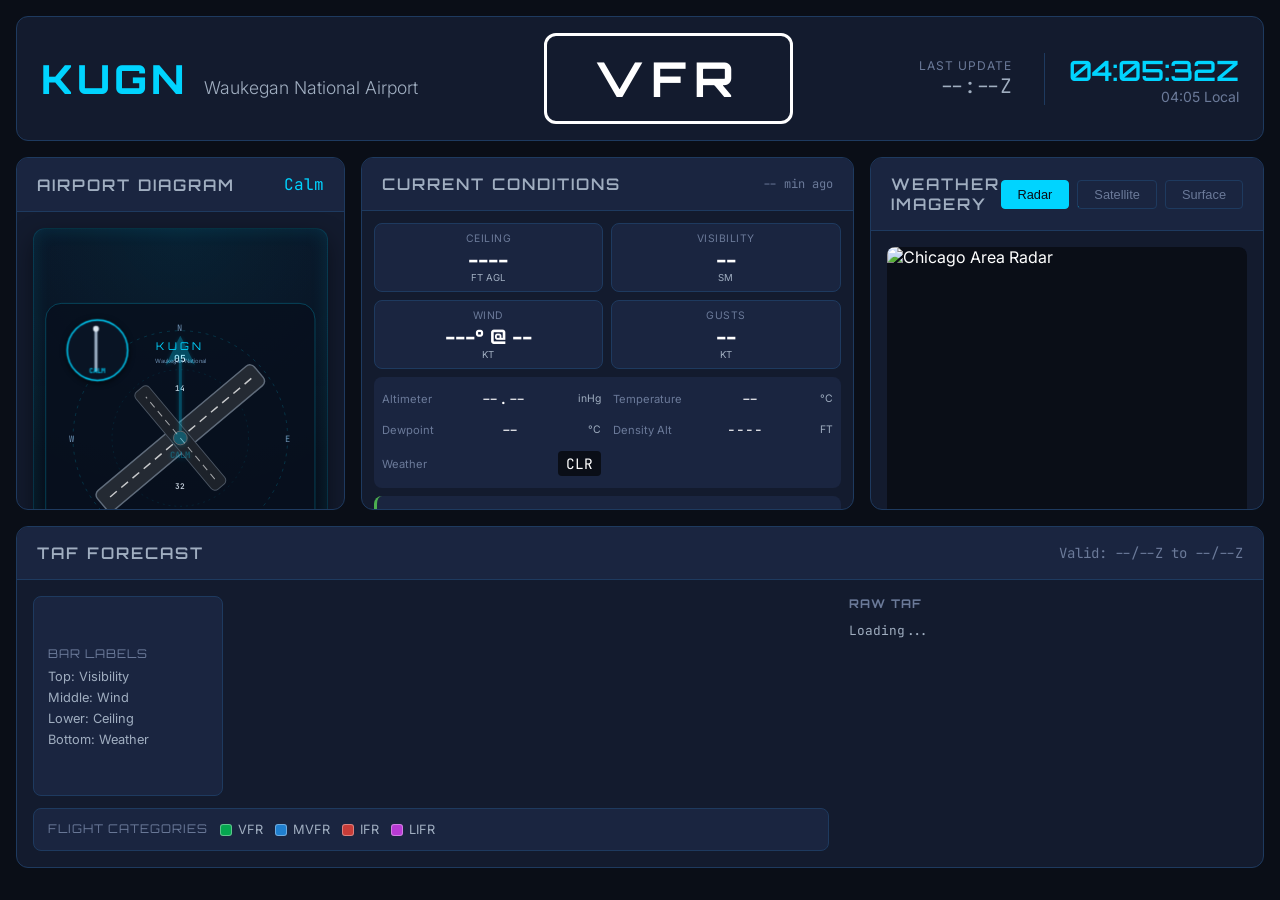
==== index.html @ cdb5eb5e "Move TAF labels beside timeline" ====
<!DOCTYPE html>
<html lang="en">
<head>
    <meta charset="UTF-8">
    <meta name="viewport" content="width=device-width, initial-scale=1.0">
    <title>KUGN Aviation Weather Dashboard</title>

    <!-- Fonts -->
    <link rel="preconnect" href="https://fonts.googleapis.com">
    <link rel="preconnect" href="https://fonts.gstatic.com" crossorigin>
    <link href="https://fonts.googleapis.com/css2?family=JetBrains+Mono:wght@400;500;600;700&family=Orbitron:wght@400;500;600;700;800&family=Inter:wght@300;400;500;600&display=swap" rel="stylesheet">

    <!-- Styles -->
    <link rel="stylesheet" href="css/colors.css">
    <link rel="stylesheet" href="css/main.css">
    <link rel="stylesheet" href="css/components.css">
    <link rel="stylesheet" href="css/animations.css">

    <!-- Chart.js -->
    <script src="https://cdn.jsdelivr.net/npm/chart.js@4.4.1/dist/chart.umd.min.js"></script>

    <!-- PDF.js -->
    <script src="https://cdnjs.cloudflare.com/ajax/libs/pdf.js/3.11.174/pdf.min.js"></script>
    <script>
        // Configure PDF.js worker
        pdfjsLib.GlobalWorkerOptions.workerSrc = 'https://cdnjs.cloudflare.com/ajax/libs/pdf.js/3.11.174/pdf.worker.min.js';
    </script>

    <!-- Leaflet -->
    <link rel="stylesheet" href="https://unpkg.com/leaflet@1.9.4/dist/leaflet.css" integrity="sha256-p4NxAoJBhIIN+hmNHrzRCf9tD/miZyoHS5obTRR9BMY=" crossorigin="">
    <script src="https://unpkg.com/leaflet@1.9.4/dist/leaflet.js" integrity="sha256-20nQCchB9co0qIjJZRGuk2/Z9VM+kNiyxNV1lvTlZBo=" crossorigin=""></script>
</head>
<body>
    <div class="dashboard">
        <!-- Header -->
        <header class="header">
            <div class="header-left">
                <h1 class="airport-id">KUGN</h1>
                <span class="airport-name">Waukegan National Airport</span>
            </div>
            <div class="header-center">
                <div class="flight-category" id="flightCategory">
                    <span class="category-label">VFR</span>
                </div>
            </div>
            <div class="header-right">
                <div class="update-info">
                    <span class="update-label">Last Update</span>
                    <span class="update-time" id="updateTime">--:--Z</span>
                </div>
                <div class="clock">
                    <span class="clock-zulu" id="clockZulu">00:00:00Z</span>
                    <span class="clock-local" id="clockLocal">00:00 Local</span>
                </div>
            </div>
        </header>

        <!-- Main Content Grid -->
        <main class="main-grid">
            <!-- Left Panel: Airport Diagram -->
            <section class="panel panel-airport">
                <div class="panel-header">
                    <h2>Airport Diagram</h2>
                    <span class="wind-summary" id="windSummary">---° @ -- KT</span>
                </div>
                <div class="panel-content">
                    <div class="airport-diagram" id="airportDiagram">
                        <div class="diagram-stage" aria-label="Airport runway layout">
                            <svg class="airport-visual" id="windsockOverlay" viewBox="0 0 600 600" role="img" aria-label="Runway layout with wind indicator">
                            <defs>
                                <filter id="glow">
                                    <feGaussianBlur stdDeviation="3" result="coloredBlur"/>
                                    <feMerge>
                                        <feMergeNode in="coloredBlur"/>
                                        <feMergeNode in="SourceGraphic"/>
                                    </feMerge>
                                </filter>
                                <marker id="arrowhead" markerWidth="10" markerHeight="10" refX="5" refY="5" orient="auto">
                                    <path d="M0,0 L10,5 L0,10 L3,5 Z" fill="#00D4FF"/>
                                </marker>
                            </defs>

                            <rect x="24" y="24" width="552" height="552" rx="32" fill="rgba(8, 16, 30, 0.85)" stroke="rgba(0, 212, 255, 0.25)" stroke-width="2"/>

                            <circle cx="300" cy="300" r="220" fill="none" stroke="rgba(0, 212, 255, 0.18)" stroke-width="2" stroke-dasharray="6 10"/>
                            <circle cx="300" cy="300" r="140" fill="none" stroke="rgba(0, 212, 255, 0.12)" stroke-width="1.5" stroke-dasharray="4 8"/>

                            <text x="300" y="80" text-anchor="middle" fill="#6b8cae" font-family="JetBrains Mono, monospace" font-size="18" letter-spacing="3">N</text>
                            <text x="300" y="532" text-anchor="middle" fill="#6b8cae" font-family="JetBrains Mono, monospace" font-size="18" letter-spacing="3">S</text>
                            <text x="78" y="308" text-anchor="middle" fill="#6b8cae" font-family="JetBrains Mono, monospace" font-size="18" letter-spacing="3">W</text>
                            <text x="522" y="308" text-anchor="middle" fill="#6b8cae" font-family="JetBrains Mono, monospace" font-size="18" letter-spacing="3">E</text>

                            <g class="runway-shape" transform="translate(300 300) rotate(50)">
                                <rect x="-26" y="-210" width="52" height="420" rx="12" fill="#242a33" stroke="#5f6b7a" stroke-width="3"/>
                                <line x1="0" y1="-190" x2="0" y2="190" stroke="rgba(255,255,255,0.75)" stroke-width="3" stroke-dasharray="18 12"/>
                                <text x="0" y="-155" text-anchor="middle" fill="#e6eef7" font-family="JetBrains Mono, monospace" font-size="20" font-weight="600" transform="rotate(-50)">05</text>
                                <text x="0" y="165" text-anchor="middle" fill="#e6eef7" font-family="JetBrains Mono, monospace" font-size="20" font-weight="600" transform="rotate(-50)">23</text>
                            </g>

                            <g class="runway-shape secondary" transform="translate(300 300) rotate(140)">
                                <rect x="-18" y="-130" width="36" height="260" rx="10" fill="#1d222a" stroke="#4c5664" stroke-width="2"/>
                                <line x1="0" y1="-110" x2="0" y2="110" stroke="rgba(255,255,255,0.6)" stroke-width="2" stroke-dasharray="14 10"/>
                                <text x="0" y="-96" text-anchor="middle" fill="#c4ceda" font-family="JetBrains Mono, monospace" font-size="16" font-weight="600" transform="rotate(-140)">14</text>
                                <text x="0" y="104" text-anchor="middle" fill="#c4ceda" font-family="JetBrains Mono, monospace" font-size="16" font-weight="600" transform="rotate(-140)">32</text>
                            </g>

                            <text x="300" y="120" text-anchor="middle" fill="#00D4FF" font-family="Orbitron, monospace" font-size="22" letter-spacing="6">KUGN</text>
                            <text x="300" y="146" text-anchor="middle" fill="#6b8cae" font-family="Inter, sans-serif" font-size="12">Waukegan National</text>

                            <g id="windDirectionArrow" class="wind-direction-arrow" data-center-x="300" data-center-y="300">
                                <line x1="300" y1="300" x2="300" y2="120" stroke="#00D4FF" stroke-width="6" marker-end="url(#arrowhead)"/>
                                <circle cx="300" cy="300" r="14" fill="#00D4FF" stroke="#FFF" stroke-width="2"/>
                                <text x="300" y="340" text-anchor="middle" fill="#00D4FF" font-family="JetBrains Mono, monospace" font-size="18" font-weight="bold" id="windDirText">---°</text>
                            </g>

                            <g class="wind-sock-group" id="windSockGroup" data-offset-x="130" data-offset-y="120">
                                <g class="wind-sock-container">
                                    <circle cx="0" cy="0" r="62" fill="rgba(10, 22, 40, 0.92)" stroke="#00D4FF" stroke-width="3"/>

                                    <g class="wind-sock-pole">
                                        <rect x="-6" y="-44" width="6" height="88" rx="3" fill="#9fb3c8"/>
                                        <circle cx="-3" cy="-44" r="6" fill="#dfe9f3"/>
                                    </g>

                                    <g id="windSock">
                                        <polygon class="sock-shell" points="0,-16 56,-6 58,0 56,6 0,16" fill="#FF6B3D" stroke="#FF2D2D" stroke-width="2"/>
                                        <polygon class="sock-core" points="0,-12 46,-5 48,0 46,5 0,12" fill="#FF8A65"/>
                                        <line x1="0" y1="0" x2="52" y2="0" stroke="#FFF" stroke-width="2"/>
                                        <rect class="sock-stripe" x="10" y="-12" width="6" height="24" rx="3" fill="rgba(255,255,255,0.85)"/>
                                        <rect class="sock-stripe" x="24" y="-11" width="6" height="22" rx="3" fill="rgba(255,255,255,0.85)"/>
                                        <rect class="sock-stripe" x="38" y="-10" width="6" height="20" rx="3" fill="rgba(255,255,255,0.85)"/>
                                    </g>

                                    <text id="windSpeedText" x="0" y="46" text-anchor="middle" fill="#00D4FF" font-family="JetBrains Mono, monospace" font-size="14" font-weight="bold">--</text>
                                </g>
                            </g>
                            </svg>
                        </div>
                    </div>

                    <!-- Crosswind Analysis -->
                    <div class="crosswind-analysis">
                        <h3>Crosswind Analysis</h3>
                        <div class="crosswind-table">
                            <div class="crosswind-row" id="crosswind-05-23">
                                <span class="runway-label">RWY 05/23</span>
                                <div class="crosswind-bar">
                                    <div class="crosswind-fill" id="xwind-bar-05"></div>
                                </div>
                                <span class="crosswind-value" id="xwind-05">-- KT</span>
                                <span class="crosswind-status" id="xwind-status-05">--</span>
                            </div>
                            <div class="crosswind-row" id="crosswind-14-32">
                                <span class="runway-label">RWY 14/32</span>
                                <div class="crosswind-bar">
                                    <div class="crosswind-fill" id="xwind-bar-14"></div>
                                </div>
                                <span class="crosswind-value" id="xwind-14">-- KT</span>
                                <span class="crosswind-status" id="xwind-status-14">--</span>
                            </div>
                        </div>
                        <div class="recommended-runway" id="recommendedRunway">
                            <span class="label">Recommended:</span>
                            <span class="value">--</span>
                        </div>
                    </div>
                </div>
            </section>

            <!-- Center Panel: Current Conditions -->
            <section class="panel panel-conditions">
                <div class="panel-header">
                    <h2>Current Conditions</h2>
                    <span class="metar-age" id="metarAge">-- min ago</span>
                </div>
                <div class="panel-content">
                    <!-- Primary Weather Data -->
                    <div class="conditions-primary">
                        <div class="condition-item condition-ceiling">
                            <span class="condition-label">Ceiling</span>
                            <span class="condition-value" id="ceiling">----</span>
                            <span class="condition-unit">FT AGL</span>
                        </div>
                        <div class="condition-item condition-visibility">
                            <span class="condition-label">Visibility</span>
                            <span class="condition-value" id="visibility">--</span>
                            <span class="condition-unit">SM</span>
                        </div>
                        <div class="condition-item condition-wind">
                            <span class="condition-label">Wind</span>
                            <span class="condition-value" id="wind">---° @ --</span>
                            <span class="condition-unit">KT</span>
                        </div>
                        <div class="condition-item condition-gusts" id="gustsContainer">
                            <span class="condition-label">Gusts</span>
                            <span class="condition-value" id="gusts">--</span>
                            <span class="condition-unit">KT</span>
                        </div>
                    </div>

                    <!-- Secondary Weather Data -->
                    <div class="conditions-secondary">
                        <div class="condition-row">
                            <span class="label">Altimeter</span>
                            <span class="value" id="altimeter">--.--</span>
                            <span class="unit">inHg</span>
                        </div>
                        <div class="condition-row">
                            <span class="label">Temperature</span>
                            <span class="value" id="temperature">--</span>
                            <span class="unit">°C</span>
                        </div>
                        <div class="condition-row">
                            <span class="label">Dewpoint</span>
                            <span class="value" id="dewpoint">--</span>
                            <span class="unit">°C</span>
                        </div>
                        <div class="condition-row">
                            <span class="label">Density Alt</span>
                            <span class="value" id="densityAlt">----</span>
                            <span class="unit">FT</span>
                        </div>
                        <div class="condition-row">
                            <span class="label">Weather</span>
                            <span class="value weather-phenomena" id="weather">CLR</span>
                        </div>
                    </div>

                    <!-- VFR Minimums Check -->
                    <div class="vfr-check" id="vfrCheck">
                        <div class="vfr-status">
                            <span class="vfr-icon">✓</span>
                            <span class="vfr-text">VFR Minimums Met</span>
                        </div>
                        <div class="vfr-details">
                            Class D: 1000 ft ceiling, 3 SM visibility
                        </div>
                    </div>

                    <!-- Raw METAR -->
                    <div class="raw-metar">
                        <h3>Raw METAR</h3>
                        <code id="rawMetar">Loading...</code>
                    </div>
                </div>
            </section>

            <!-- Right Panel: Weather Maps -->
            <section class="panel panel-maps">
                <div class="panel-header">
                    <h2>Weather Imagery</h2>
                    <div class="map-tabs">
                        <button class="map-tab active" data-map="radar">Radar</button>
                        <button class="map-tab" data-map="satellite">Satellite</button>
                        <button class="map-tab" data-map="surface">Surface</button>
                    </div>
                </div>
                <div class="panel-content">
                    <div class="map-container">
                        <div class="map-frame" id="radarMap">
                            <img src="https://radar.weather.gov/ridge/standard/KLOT_loop.gif" alt="Chicago Area Radar" id="radarImg">
                            <div class="map-label">Chicago Area Radar (KLOT)</div>
                        </div>
                        <div class="map-frame hidden" id="satelliteMap">
                            <img src="https://cdn.star.nesdis.noaa.gov/GOES16/ABI/SECTOR/umv/GEOCOLOR/600x600.jpg" alt="GOES-16 Satellite" id="satelliteImg">
                            <div class="map-label">GOES-16 Upper Midwest</div>
                        </div>
                        <div class="map-frame hidden" id="surfaceMap">
                            <img src="https://www.wpc.ncep.noaa.gov/sfc/namussfcwbg.gif" alt="Surface Analysis" id="surfaceImg">
                            <div class="map-label">WPC Surface Analysis</div>
                        </div>
                    </div>

                    <!-- SIGMET/AIRMET Status -->
                    <div class="hazard-status">
                        <h3>Hazardous Weather</h3>
                        <div class="hazard-indicators" id="hazardIndicators">
                            <div class="hazard-item" id="sigmetStatus">
                                <span class="hazard-icon">⚠</span>
                                <span class="hazard-label">SIGMET</span>
                                <span class="hazard-value none">None</span>
                            </div>
                            <div class="hazard-item" id="airmetStatus">
                                <span class="hazard-icon">△</span>
                                <span class="hazard-label">AIRMET</span>
                                <span class="hazard-value none">None</span>
                            </div>
                            <div class="hazard-item" id="tfrStatus">
                                <span class="hazard-icon">⊘</span>
                                <span class="hazard-label">TFR</span>
                                <span class="hazard-value none">None</span>
                            </div>
                        </div>
                    </div>
                </div>
            </section>
        </main>

        <!-- TAF Timeline -->
        <section class="panel panel-taf">
            <div class="panel-header">
                <h2>TAF Forecast</h2>
                <span class="taf-validity" id="tafValidity">Valid: --/--Z to --/--Z</span>
            </div>
            <div class="panel-content">
                <div class="taf-visualization">
                    <div class="taf-timeline-row">
                        <div class="taf-legend taf-legend-side" aria-label="TAF timeline bar labels">
                            <span class="taf-legend-title">Bar Labels</span>
                            <span class="taf-legend-item">Top: Visibility</span>
                            <span class="taf-legend-item">Middle: Wind</span>
                            <span class="taf-legend-item">Lower: Ceiling</span>
                            <span class="taf-legend-item">Bottom: Weather</span>
                        </div>
                        <div class="taf-timeline-container">
                            <canvas id="tafTimeline"></canvas>
                        </div>
                    </div>
                    <div class="taf-legend taf-legend-bottom" aria-label="TAF flight category legend">
                        <span class="taf-legend-title">Flight Categories</span>
                        <span class="taf-legend-item"><span class="taf-legend-swatch vfr"></span>VFR</span>
                        <span class="taf-legend-item"><span class="taf-legend-swatch mvfr"></span>MVFR</span>
                        <span class="taf-legend-item"><span class="taf-legend-swatch ifr"></span>IFR</span>
                        <span class="taf-legend-item"><span class="taf-legend-swatch lifr"></span>LIFR</span>
                    </div>
                </div>
                <div class="taf-details" id="tafDetails">
                    <div class="taf-raw">
                        <h3>Raw TAF</h3>
                        <code id="rawTaf">Loading...</code>
                    </div>
                </div>
            </div>
        </section>

    </div>

    <!-- Scripts -->
    <script src="js/utils.js"></script>
    <script src="js/metar-parser.js"></script>
    <script src="js/taf-parser.js"></script>
    <script src="js/crosswind.js"></script>
    <script src="js/airport-diagram.js"></script>
    <script src="js/timeline.js"></script>
    <script src="js/api.js"></script>
    <script src="js/app.js"></script>
</body>
</html>
---- css/colors.css ----
/* Aviation Weather Dashboard - Color System */

:root {
    /* Flight Category Colors (FAA Standard) */
    --vfr: #00C853;
    --vfr-bg: rgba(0, 200, 83, 0.15);
    --mvfr: #2196F3;
    --mvfr-bg: rgba(33, 150, 243, 0.15);
    --ifr: #F44336;
    --ifr-bg: rgba(244, 67, 54, 0.15);
    --lifr: #E040FB;
    --lifr-bg: rgba(224, 64, 251, 0.15);

    /* UI Colors - Dark Aviation Theme */
    --bg-primary: #0A0E17;
    --bg-secondary: #131B2E;
    --bg-tertiary: #1A2540;
    --border-primary: #1E3A5F;
    --border-secondary: #2A4A7F;

    /* Text Colors */
    --text-primary: #FFFFFF;
    --text-secondary: #A0AEC0;
    --text-muted: #6B7A99;

    /* Accent Colors */
    --accent-cyan: #00D4FF;
    --accent-blue: #3B82F6;
    --accent-purple: #8B5CF6;

    /* Status Colors */
    --success: #4CAF50;
    --warning: #FFC107;
    --danger: #FF5252;
    --info: #29B6F6;

    /* Wind Sock Colors */
    --windsock-orange: #FF5722;
    --windsock-white: #FFFFFF;

    /* Chart Colors */
    --chart-grid: rgba(30, 58, 95, 0.3);
    --chart-line: rgba(0, 212, 255, 0.5);

    /* Shadows */
    --shadow-sm: 0 2px 4px rgba(0, 0, 0, 0.3);
    --shadow-md: 0 4px 8px rgba(0, 0, 0, 0.4);
    --shadow-lg: 0 8px 16px rgba(0, 0, 0, 0.5);
    --shadow-glow: 0 0 20px rgba(0, 212, 255, 0.3);

    /* Border Radius */
    --radius-sm: 4px;
    --radius-md: 8px;
    --radius-lg: 12px;
    --radius-xl: 16px;

    /* Transitions */
    --transition-fast: 150ms ease;
    --transition-normal: 250ms ease;
    --transition-slow: 400ms ease;
}

/* Flight Category Classes */
.category-vfr {
    background-color: var(--vfr-bg);
    border-color: var(--vfr);
    color: var(--vfr);
}

.category-mvfr {
    background-color: var(--mvfr-bg);
    border-color: var(--mvfr);
    color: var(--mvfr);
}

.category-ifr {
    background-color: var(--ifr-bg);
    border-color: var(--ifr);
    color: var(--ifr);
}

.category-lifr {
    background-color: var(--lifr-bg);
    border-color: var(--lifr);
    color: var(--lifr);
}

/* Text glow effects for flight categories */
.glow-vfr {
    text-shadow: 0 0 10px var(--vfr), 0 0 20px var(--vfr), 0 0 30px var(--vfr);
}

.glow-mvfr {
    text-shadow: 0 0 10px var(--mvfr), 0 0 20px var(--mvfr), 0 0 30px var(--mvfr);
}

.glow-ifr {
    text-shadow: 0 0 10px var(--ifr), 0 0 20px var(--ifr), 0 0 30px var(--ifr);
}

.glow-lifr {
    text-shadow: 0 0 10px var(--lifr), 0 0 20px var(--lifr), 0 0 30px var(--lifr);
}
---- css/main.css ----
/* Aviation Weather Dashboard - Main Layout */

* {
    margin: 0;
    padding: 0;
    box-sizing: border-box;
}

html, body {
    height: 100%;
    overflow: hidden;
    font-family: 'Inter', -apple-system, BlinkMacSystemFont, sans-serif;
    background-color: var(--bg-primary);
    color: var(--text-primary);
}

/* Dashboard Container */
.dashboard {
    display: grid;
    grid-template-rows: auto 1fr auto auto;
    height: 100vh;
    width: 100vw;
    padding: 16px;
    gap: 16px;
}

/* Header */
.header {
    display: flex;
    justify-content: space-between;
    align-items: center;
    padding: 16px 24px;
    background: var(--bg-secondary);
    border: 1px solid var(--border-primary);
    border-radius: var(--radius-lg);
}

.header-left {
    display: flex;
    align-items: baseline;
    gap: 16px;
}

.airport-id {
    font-family: 'Orbitron', monospace;
    font-size: 2.5rem;
    font-weight: 800;
    color: var(--accent-cyan);
    letter-spacing: 4px;
}

.airport-name {
    font-size: 1.1rem;
    color: var(--text-secondary);
    font-weight: 300;
}

.header-center {
    display: flex;
    justify-content: center;
}

.flight-category {
    padding: 12px 48px;
    border-radius: var(--radius-lg);
    border: 3px solid;
    transition: all var(--transition-normal);
}

.category-label {
    font-family: 'Orbitron', monospace;
    font-size: 3rem;
    font-weight: 700;
    letter-spacing: 8px;
}

.header-right {
    display: flex;
    align-items: center;
    gap: 32px;
}

.update-info {
    display: flex;
    flex-direction: column;
    align-items: flex-end;
}

.update-label {
    font-size: 0.75rem;
    color: var(--text-muted);
    text-transform: uppercase;
    letter-spacing: 1px;
}

.update-time {
    font-family: 'JetBrains Mono', monospace;
    font-size: 1.25rem;
    color: var(--text-secondary);
}

.clock {
    display: flex;
    flex-direction: column;
    align-items: flex-end;
    padding-left: 24px;
    border-left: 1px solid var(--border-primary);
}

.clock-zulu {
    font-family: 'Orbitron', monospace;
    font-size: 1.75rem;
    font-weight: 600;
    color: var(--accent-cyan);
}

.clock-local {
    font-size: 0.875rem;
    color: var(--text-muted);
}

/* Main Content Grid */
.main-grid {
    display: grid;
    grid-template-columns: 1fr 1.5fr 1.2fr;
    gap: 16px;
    min-height: 0;
}

/* Panel Base Styles */
.panel {
    background: var(--bg-secondary);
    border: 1px solid var(--border-primary);
    border-radius: var(--radius-lg);
    display: flex;
    flex-direction: column;
    overflow: hidden;
}

.panel-header {
    display: flex;
    justify-content: space-between;
    align-items: center;
    padding: 16px 20px;
    background: var(--bg-tertiary);
    border-bottom: 1px solid var(--border-primary);
}

.panel-header h2 {
    font-family: 'Orbitron', monospace;
    font-size: 1rem;
    font-weight: 600;
    color: var(--text-secondary);
    text-transform: uppercase;
    letter-spacing: 2px;
}

.panel-content {
    flex: 1;
    padding: 16px;
    overflow: hidden;
}

/* Allow scroll only on specific panels */
.panel-conditions .panel-content {
    overflow-y: auto;
    padding: 12px;
}

/* TAF Panel */
.panel-taf {
    min-height: 200px;
}

.panel-taf .panel-content {
    display: flex;
    gap: 20px;
}

.taf-visualization {
    flex: 2;
    display: flex;
    flex-direction: column;
    gap: 12px;
}

.taf-timeline-row {
    display: grid;
    grid-template-columns: minmax(160px, 190px) minmax(0, 1fr);
    gap: 12px;
    align-items: stretch;
}

.taf-timeline-container {
    min-height: 150px;
    height: 200px;
    position: relative;
}

.taf-timeline-container canvas {
    display: block !important;
    width: 100% !important;
    height: 100% !important;
}

.taf-details {
    flex: 1;
}

.taf-legend {
    display: flex;
    flex-wrap: wrap;
    gap: 8px 12px;
    padding: 12px 14px;
    background: var(--bg-tertiary);
    border: 1px solid var(--border-primary);
    border-radius: var(--radius-md);
}

.taf-legend-side {
    flex-direction: column;
    align-items: flex-start;
    gap: 6px;
    justify-content: center;
}

.taf-legend-bottom {
    align-items: center;
    justify-content: flex-start;
}

.taf-legend-title {
    font-family: 'Orbitron', monospace;
    font-size: 0.75rem;
    letter-spacing: 1px;
    text-transform: uppercase;
    color: var(--text-muted);
    margin-bottom: 2px;
}

.taf-legend-item {
    display: inline-flex;
    align-items: center;
    gap: 6px;
    font-size: 0.8rem;
    color: var(--text-secondary);
    font-family: 'Inter', sans-serif;
}

.taf-legend-swatch {
    width: 12px;
    height: 12px;
    border-radius: 3px;
    display: inline-block;
    border: 1px solid rgba(255, 255, 255, 0.35);
}

.taf-legend-swatch.vfr {
    background: rgba(0, 200, 83, 0.8);
}

.taf-legend-swatch.mvfr {
    background: rgba(33, 150, 243, 0.8);
}

.taf-legend-swatch.ifr {
    background: rgba(244, 67, 54, 0.8);
}

.taf-legend-swatch.lifr {
    background: rgba(224, 64, 251, 0.8);
}

.taf-validity {
    font-family: 'JetBrains Mono', monospace;
    font-size: 0.875rem;
    color: var(--text-muted);
}

/* Scrollbar Styling */
::-webkit-scrollbar {
    width: 8px;
    height: 8px;
}

::-webkit-scrollbar-track {
    background: var(--bg-tertiary);
    border-radius: 4px;
}

::-webkit-scrollbar-thumb {
    background: var(--border-secondary);
    border-radius: 4px;
}

::-webkit-scrollbar-thumb:hover {
    background: var(--accent-cyan);
}

/* Utility Classes */
.hidden {
    display: none !important;
}

.text-success { color: var(--success); }
.text-warning { color: var(--warning); }
.text-danger { color: var(--danger); }
.text-info { color: var(--info); }
---- css/components.css ----
/* Aviation Weather Dashboard - Component Styles */

/* ==================== Airport Diagram Panel ==================== */

.panel-airport .panel-content {
    display: flex;
    flex-direction: column;
    gap: 20px;
}

.wind-summary {
    font-family: 'JetBrains Mono', monospace;
    font-size: 1rem;
    color: var(--accent-cyan);
}

.airport-diagram {
    flex: 1;
    display: flex;
    justify-content: center;
    align-items: center;
    min-height: 420px;
    position: relative;
}

/* Chart Container & Map */
.chart-container {
    position: relative;
    width: 100%;
    max-width: 350px;
    display: flex;
    justify-content: center;
    align-items: center;
}

.diagram-stage {
    width: 100%;
    max-width: 520px;
    height: 420px;
    border-radius: var(--radius-lg);
    background: radial-gradient(circle at top, rgba(0, 212, 255, 0.08), transparent 60%),
        linear-gradient(180deg, rgba(9, 18, 34, 0.95), rgba(6, 12, 22, 0.9));
    box-shadow: inset 0 0 18px rgba(0, 212, 255, 0.12), 0 10px 24px rgba(0, 0, 0, 0.45);
    border: 1px solid rgba(0, 212, 255, 0.18);
    display: flex;
    align-items: center;
    justify-content: center;
    position: relative;
}

.airport-visual {
    width: 100%;
    height: 100%;
}

#chartMap {
    width: 100%;
    height: 350px;
    border-radius: var(--radius-md);
    box-shadow: 0 4px 12px rgba(0, 0, 0, 0.3);
    opacity: 1;
    overflow: hidden;
}

.chart-map,
.chart-map.leaflet-container,
.chart-map .leaflet-container {
    background: #0a1628;
}

.chart-map .leaflet-control-attribution {
    font-family: 'JetBrains Mono', monospace;
    font-size: 0.55rem;
    background: rgba(10, 22, 40, 0.7);
    color: var(--text-muted);
}

.chart-overlay {
    filter: drop-shadow(0 6px 10px rgba(0, 0, 0, 0.4));
}

.chart-loading {
    position: absolute;
    top: 50%;
    left: 50%;
    transform: translate(-50%, -50%);
    display: flex;
    flex-direction: column;
    align-items: center;
    gap: 12px;
    z-index: 10;
}

.chart-loading.hidden {
    display: none;
}

.chart-loading p {
    font-size: 0.85rem;
    color: var(--text-muted);
}

/* Windsock Overlay */
.windsock-overlay {
    position: absolute;
    top: 0;
    right: 0;
    width: 100%;
    height: 100%;
    pointer-events: none;
    z-index: 20;
}

.wind-sock-group {
    transform-origin: center;
    transition: transform 0.5s ease-out;
    filter: drop-shadow(0 3px 6px rgba(0, 0, 0, 0.8));
}

.wind-direction-arrow {
    transition: transform 0.5s ease-out, opacity 0.3s ease;
    filter: drop-shadow(0 2px 4px rgba(0, 212, 255, 0.6));
}

.wind-sock-container {
    transform-origin: center;
}

#windSock {
    transform-origin: 0 0;
    transition: transform 0.3s ease-out;
}

/* Legacy SVG support */
.runway-svg {
    width: 100%;
    max-width: 400px;
    height: auto;
}

/* Crosswind Analysis */
.crosswind-analysis {
    background: var(--bg-tertiary);
    border-radius: var(--radius-md);
    padding: 16px;
}

.crosswind-analysis h3 {
    font-family: 'Orbitron', monospace;
    font-size: 0.8rem;
    color: var(--text-muted);
    text-transform: uppercase;
    letter-spacing: 1px;
    margin-bottom: 12px;
}

.crosswind-table {
    display: flex;
    flex-direction: column;
    gap: 10px;
}

.crosswind-row {
    display: grid;
    grid-template-columns: 100px 1fr 60px 40px;
    align-items: center;
    gap: 12px;
}

.runway-label {
    font-family: 'JetBrains Mono', monospace;
    font-size: 0.9rem;
    color: var(--text-secondary);
}

.crosswind-bar {
    height: 8px;
    background: var(--bg-primary);
    border-radius: 4px;
    overflow: hidden;
}

.crosswind-fill {
    height: 100%;
    border-radius: 4px;
    transition: width var(--transition-normal), background-color var(--transition-normal);
}

.crosswind-value {
    font-family: 'JetBrains Mono', monospace;
    font-size: 0.9rem;
    color: var(--text-primary);
    text-align: right;
}

.crosswind-status {
    font-size: 1.2rem;
    text-align: center;
}

.recommended-runway {
    margin-top: 12px;
    padding-top: 12px;
    border-top: 1px solid var(--border-primary);
    display: flex;
    justify-content: space-between;
    align-items: center;
}

.recommended-runway .label {
    font-size: 0.85rem;
    color: var(--text-muted);
}

.recommended-runway .value {
    font-family: 'Orbitron', monospace;
    font-size: 1.1rem;
    color: var(--success);
    font-weight: 600;
}

/* ==================== Current Conditions Panel ==================== */

.panel-conditions .panel-content {
    display: flex;
    flex-direction: column;
    gap: 8px;
}

.metar-age {
    font-family: 'JetBrains Mono', monospace;
    font-size: 0.75rem;
    color: var(--text-muted);
}

.conditions-primary {
    display: grid;
    grid-template-columns: repeat(2, 1fr);
    gap: 8px;
}

.condition-item {
    background: var(--bg-tertiary);
    border: 1px solid var(--border-primary);
    border-radius: var(--radius-md);
    padding: 8px 12px;
    display: flex;
    flex-direction: column;
    align-items: center;
    text-align: center;
}

.condition-label {
    font-size: 0.65rem;
    color: var(--text-muted);
    text-transform: uppercase;
    letter-spacing: 0.5px;
    margin-bottom: 4px;
}

.condition-value {
    font-family: 'Orbitron', monospace;
    font-size: 1.25rem;
    font-weight: 700;
    color: var(--text-primary);
    line-height: 1.1;
}

.condition-unit {
    font-size: 0.6rem;
    color: var(--text-secondary);
    margin-top: 1px;
}

/* Secondary Conditions */
.conditions-secondary {
    background: var(--bg-tertiary);
    border-radius: var(--radius-md);
    padding: 8px;
    display: grid;
    grid-template-columns: 1fr 1fr;
    gap: 4px 12px;
}

.condition-row {
    display: flex;
    justify-content: space-between;
    align-items: center;
    padding: 4px 0;
}

.condition-row .label {
    font-size: 0.7rem;
    color: var(--text-muted);
}

.condition-row .value {
    font-family: 'JetBrains Mono', monospace;
    font-size: 0.9rem;
    color: var(--text-primary);
}

.condition-row .unit {
    font-size: 0.65rem;
    color: var(--text-secondary);
    margin-left: 2px;
}

.weather-phenomena {
    padding: 3px 8px;
    background: var(--bg-primary);
    border-radius: var(--radius-sm);
}

/* VFR Check */
.vfr-check {
    background: var(--bg-tertiary);
    border-radius: var(--radius-md);
    padding: 8px;
    border-left: 3px solid var(--success);
}

.vfr-check.not-met {
    border-left-color: var(--danger);
}

.vfr-status {
    display: flex;
    align-items: center;
    gap: 8px;
    margin-bottom: 4px;
}

.vfr-icon {
    font-size: 1.2rem;
    color: var(--success);
}

.vfr-check.not-met .vfr-icon {
    color: var(--danger);
}

.vfr-text {
    font-weight: 600;
    font-size: 0.85rem;
}

.vfr-details {
    font-size: 0.7rem;
    color: var(--text-muted);
}

/* Raw METAR */
.raw-metar {
    background: var(--bg-tertiary);
    border-radius: var(--radius-md);
    padding: 8px;
}

.raw-metar h3 {
    font-family: 'Orbitron', monospace;
    font-size: 0.65rem;
    color: var(--text-muted);
    text-transform: uppercase;
    letter-spacing: 0.5px;
    margin-bottom: 4px;
}

.raw-metar code {
    display: block;
    font-family: 'JetBrains Mono', monospace;
    font-size: 0.65rem;
    color: var(--text-secondary);
    word-break: break-all;
    line-height: 1.3;
}

/* ==================== Weather Maps Panel ==================== */

.map-tabs {
    display: flex;
    gap: 8px;
}

.map-tab {
    padding: 6px 16px;
    background: transparent;
    border: 1px solid var(--border-primary);
    border-radius: var(--radius-sm);
    color: var(--text-muted);
    font-size: 0.8rem;
    cursor: pointer;
    transition: all var(--transition-fast);
}

.map-tab:hover {
    border-color: var(--accent-cyan);
    color: var(--text-secondary);
}

.map-tab.active {
    background: var(--accent-cyan);
    border-color: var(--accent-cyan);
    color: var(--bg-primary);
}

.panel-maps .panel-content {
    display: flex;
    flex-direction: column;
    gap: 16px;
}

.map-container {
    flex: 1;
    position: relative;
    min-height: 300px;
}

.map-frame {
    position: absolute;
    top: 0;
    left: 0;
    right: 0;
    bottom: 0;
    display: flex;
    flex-direction: column;
    background: var(--bg-tertiary);
    border-radius: var(--radius-md);
    overflow: hidden;
}

.map-frame img {
    width: 100%;
    height: 100%;
    object-fit: contain;
    background: var(--bg-primary);
}

.map-label {
    padding: 8px;
    text-align: center;
    font-size: 0.75rem;
    color: var(--text-muted);
    background: var(--bg-tertiary);
}

/* Hazard Status */
.hazard-status {
    background: var(--bg-tertiary);
    border-radius: var(--radius-md);
    padding: 16px;
}

.hazard-status h3 {
    font-family: 'Orbitron', monospace;
    font-size: 0.75rem;
    color: var(--text-muted);
    text-transform: uppercase;
    letter-spacing: 1px;
    margin-bottom: 12px;
}

.hazard-indicators {
    display: flex;
    gap: 16px;
}

.hazard-item {
    flex: 1;
    display: flex;
    flex-direction: column;
    align-items: center;
    gap: 4px;
    padding: 12px;
    background: var(--bg-primary);
    border-radius: var(--radius-sm);
}

.hazard-icon {
    font-size: 1.5rem;
}

.hazard-label {
    font-size: 0.7rem;
    color: var(--text-muted);
    text-transform: uppercase;
    letter-spacing: 0.5px;
}

.hazard-value {
    font-size: 0.8rem;
    font-weight: 500;
}

.hazard-value.none {
    color: var(--success);
}

.hazard-value.active {
    color: var(--warning);
}

/* ==================== TAF Timeline ==================== */

.taf-raw h3 {
    font-family: 'Orbitron', monospace;
    font-size: 0.75rem;
    color: var(--text-muted);
    text-transform: uppercase;
    letter-spacing: 1px;
    margin-bottom: 10px;
}

.taf-raw code {
    display: block;
    font-family: 'JetBrains Mono', monospace;
    font-size: 0.8rem;
    color: var(--text-secondary);
    word-break: break-word;
    line-height: 1.6;
    max-height: 120px;
    overflow-y: auto;
}

/* ==================== Loading & Error States ==================== */

.loading {
    display: flex;
    justify-content: center;
    align-items: center;
    min-height: 100px;
}

.loading-spinner {
    width: 40px;
    height: 40px;
    border: 3px solid var(--border-primary);
    border-top-color: var(--accent-cyan);
    border-radius: 50%;
    animation: spin 1s linear infinite;
}

.error-message {
    background: var(--ifr-bg);
    border: 1px solid var(--ifr);
    border-radius: var(--radius-md);
    padding: 16px;
    color: var(--ifr);
    text-align: center;
}

.stale-warning {
    background: var(--warning);
    color: var(--bg-primary);
    padding: 4px 12px;
    border-radius: var(--radius-sm);
    font-size: 0.75rem;
    font-weight: 600;
    animation: pulse 2s infinite;
}
---- css/animations.css ----
/* Aviation Weather Dashboard - Animations */

/* Spin animation for loading */
@keyframes spin {
    to {
        transform: rotate(360deg);
    }
}

/* Pulse animation for warnings */
@keyframes pulse {
    0%, 100% {
        opacity: 1;
    }
    50% {
        opacity: 0.6;
    }
}

/* Glow pulse for flight category */
@keyframes glowPulse {
    0%, 100% {
        filter: brightness(1);
    }
    50% {
        filter: brightness(1.2);
    }
}

.flight-category {
    animation: glowPulse 3s ease-in-out infinite;
}

/* Wind sock animation */
@keyframes windSockWave {
    0%, 100% {
        transform: rotate(0deg) scaleX(1);
    }
    25% {
        transform: rotate(2deg) scaleX(0.98);
    }
    75% {
        transform: rotate(-2deg) scaleX(0.98);
    }
}

/* Wind sock pulse animation for gusts */
@keyframes windSockPulse {
    0%, 100% {
        transform: scale(1);
        opacity: 1;
    }
    50% {
        transform: scale(1.1);
        opacity: 0.9;
    }
}

#windSock {
    transform-origin: 0 50%;
    animation: windSockWave 1s ease-in-out infinite;
}

/* Wind arrow breathing */
@keyframes windArrowBreath {
    0%, 100% {
        opacity: 1;
    }
    50% {
        opacity: 0.7;
    }
}

.wind-arrow {
    animation: windArrowBreath 2s ease-in-out infinite;
}

/* Crosswind bar fill animation */
.crosswind-fill {
    transition: width 0.5s cubic-bezier(0.4, 0, 0.2, 1),
                background-color 0.3s ease;
}

/* Panel fade in */
@keyframes fadeIn {
    from {
        opacity: 0;
        transform: translateY(10px);
    }
    to {
        opacity: 1;
        transform: translateY(0);
    }
}

.panel {
    animation: fadeIn 0.5s ease-out;
}

.panel:nth-child(2) {
    animation-delay: 0.1s;
}

.panel:nth-child(3) {
    animation-delay: 0.2s;
}

/* Radar image refresh fade */
.map-frame img {
    transition: opacity 0.3s ease;
}

.map-frame img.refreshing {
    opacity: 0.5;
}

/* Quick link hover effect */
.quick-link {
    transition: all 0.2s cubic-bezier(0.4, 0, 0.2, 1);
}

.quick-link:hover {
    transform: translateY(-3px);
}

.quick-link:active {
    transform: translateY(0);
}

/* Flight category change animation */
.flight-category.changing {
    animation: categoryChange 0.5s ease-out;
}

@keyframes categoryChange {
    0% {
        transform: scale(1);
    }
    50% {
        transform: scale(1.1);
    }
    100% {
        transform: scale(1);
    }
}

/* Data update flash */
@keyframes dataUpdate {
    0% {
        background-color: var(--accent-cyan);
        color: var(--bg-primary);
    }
    100% {
        background-color: transparent;
        color: inherit;
    }
}

.data-updated {
    animation: dataUpdate 0.5s ease-out;
}

/* Stale data warning blink */
@keyframes staleWarning {
    0%, 100% {
        border-color: var(--warning);
        box-shadow: 0 0 10px var(--warning);
    }
    50% {
        border-color: transparent;
        box-shadow: none;
    }
}

.panel.stale {
    animation: staleWarning 1s ease-in-out infinite;
}

/* Clock tick effect */
@keyframes clockTick {
    0%, 100% {
        opacity: 1;
    }
    50% {
        opacity: 0.8;
    }
}

.clock-zulu {
    animation: clockTick 1s step-end infinite;
}

/* Map tab underline slide */
.map-tab {
    position: relative;
    overflow: hidden;
}

.map-tab::after {
    content: '';
    position: absolute;
    bottom: 0;
    left: 0;
    width: 100%;
    height: 2px;
    background: var(--accent-cyan);
    transform: translateX(-100%);
    transition: transform 0.3s ease;
}

.map-tab.active::after {
    transform: translateX(0);
}

/* Runway highlight on hover */
.runway-svg .runway:hover rect {
    fill: #3a3a3a;
    transition: fill 0.2s ease;
}

/* Smooth scroll for overflow content */
.panel-content {
    scroll-behavior: smooth;
}

/* Condition value number change */
.condition-value {
    transition: color 0.3s ease;
}

/* VFR check status change */
.vfr-check {
    transition: border-color 0.3s ease, background-color 0.3s ease;
}

/* Hazard indicator active state */
.hazard-item.has-alert {
    animation: hazardAlert 1s ease-in-out infinite;
}

@keyframes hazardAlert {
    0%, 100% {
        background-color: var(--bg-primary);
    }
    50% {
        background-color: rgba(255, 193, 7, 0.2);
    }
}
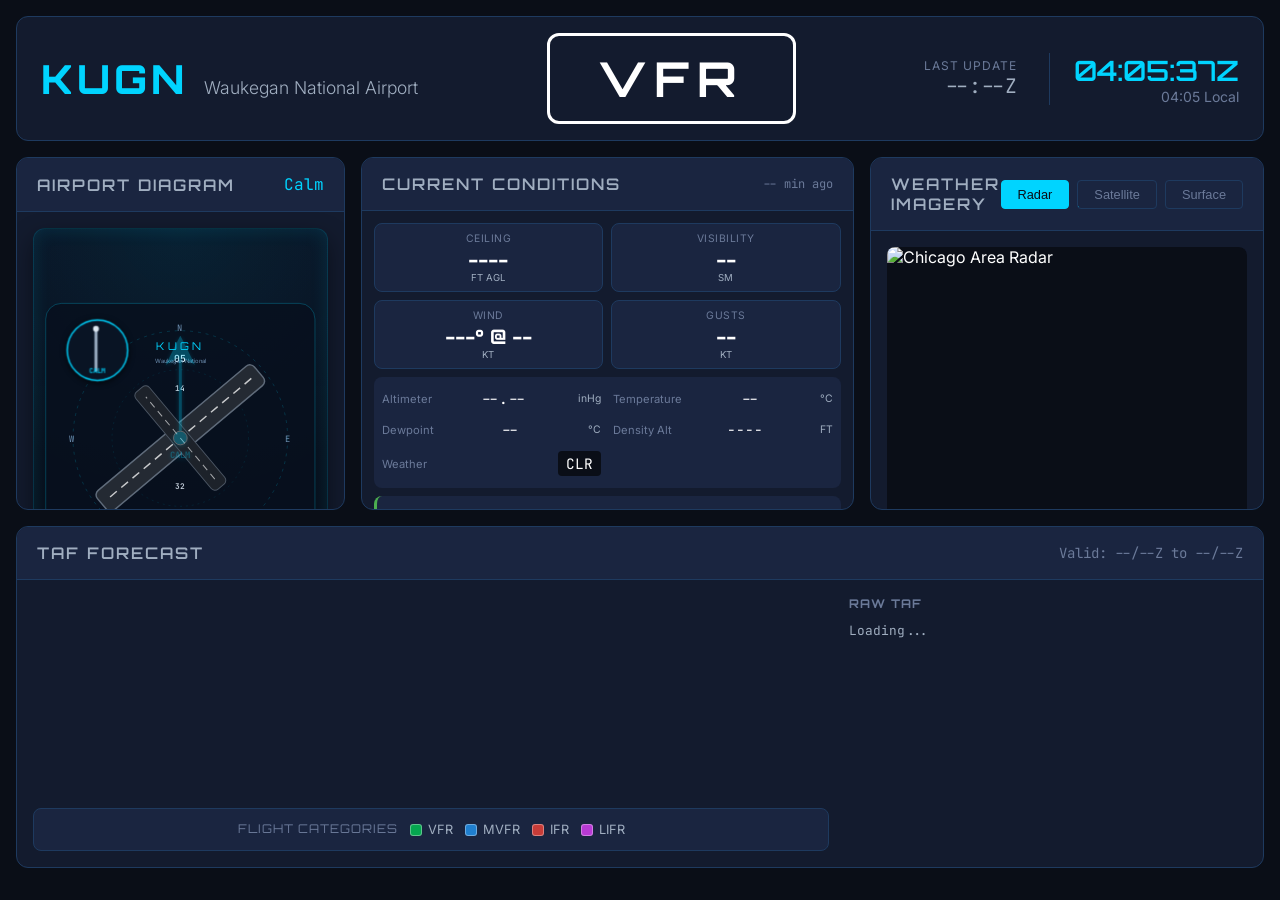
==== commit c07f0623: "Center TAF flight category legend" ====
--- a/index.html
+++ b/index.html
@@ -304,17 +304,8 @@
             </div>
             <div class="panel-content">
                 <div class="taf-visualization">
-                    <div class="taf-timeline-row">
-                        <div class="taf-legend taf-legend-side" aria-label="TAF timeline bar labels">
-                            <span class="taf-legend-title">Bar Labels</span>
-                            <span class="taf-legend-item">Top: Visibility</span>
-                            <span class="taf-legend-item">Middle: Wind</span>
-                            <span class="taf-legend-item">Lower: Ceiling</span>
-                            <span class="taf-legend-item">Bottom: Weather</span>
-                        </div>
-                        <div class="taf-timeline-container">
-                            <canvas id="tafTimeline"></canvas>
-                        </div>
+                    <div class="taf-timeline-container">
+                        <canvas id="tafTimeline"></canvas>
                     </div>
                     <div class="taf-legend taf-legend-bottom" aria-label="TAF flight category legend">
                         <span class="taf-legend-title">Flight Categories</span>
--- a/css/main.css
+++ b/css/main.css
@@ -184,13 +184,6 @@
     gap: 12px;
 }
 
-.taf-timeline-row {
-    display: grid;
-    grid-template-columns: minmax(160px, 190px) minmax(0, 1fr);
-    gap: 12px;
-    align-items: stretch;
-}
-
 .taf-timeline-container {
     min-height: 150px;
     height: 200px;
@@ -217,16 +210,9 @@
     border-radius: var(--radius-md);
 }
 
-.taf-legend-side {
-    flex-direction: column;
-    align-items: flex-start;
-    gap: 6px;
+.taf-legend-bottom {
+    align-items: center;
     justify-content: center;
-}
-
-.taf-legend-bottom {
-    align-items: center;
-    justify-content: flex-start;
 }
 
 .taf-legend-title {
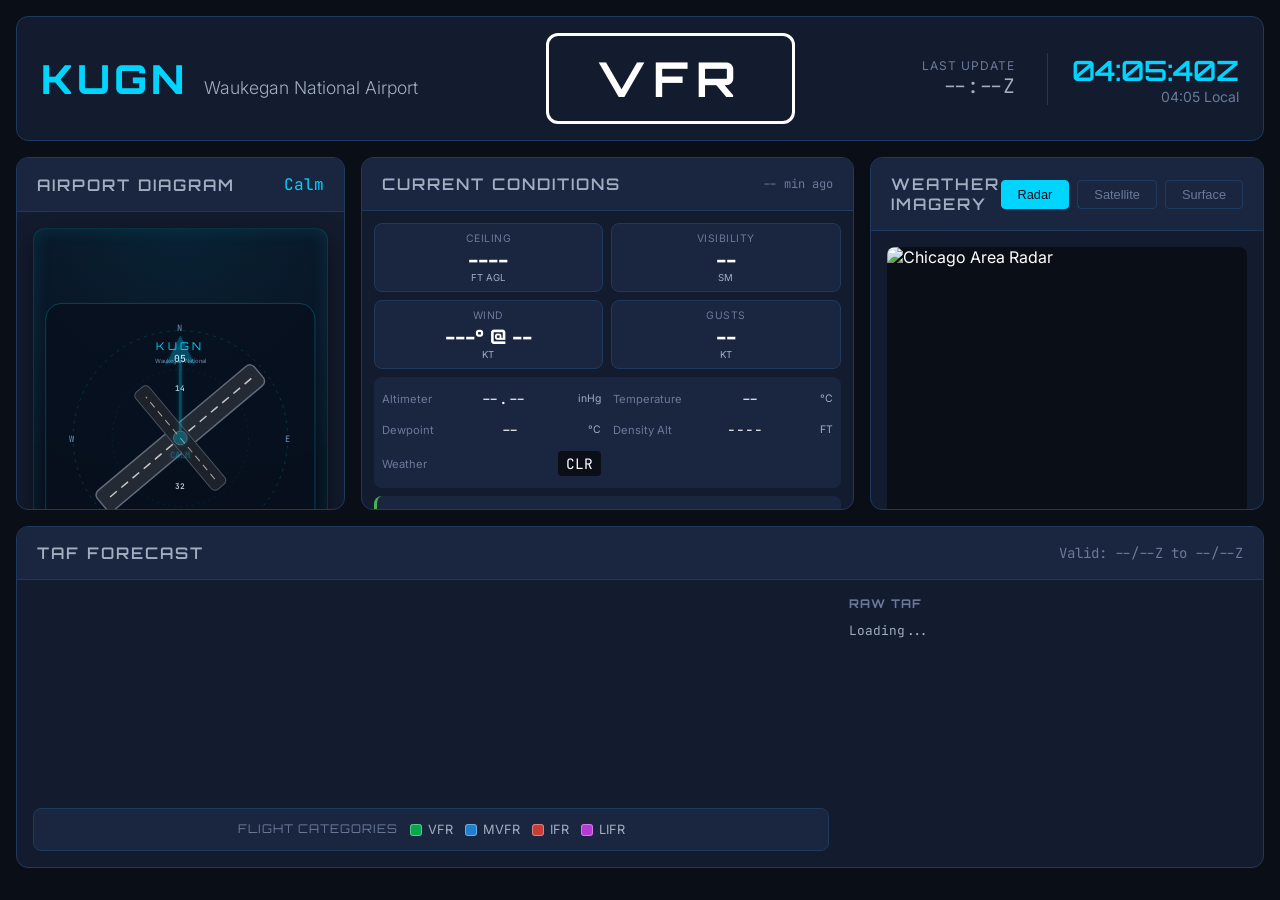
==== commit cd80f5ee: "Remove windsock overlay from airport diagram" ====
--- a/index.html
+++ b/index.html
@@ -66,7 +66,7 @@
                 <div class="panel-content">
                     <div class="airport-diagram" id="airportDiagram">
                         <div class="diagram-stage" aria-label="Airport runway layout">
-                            <svg class="airport-visual" id="windsockOverlay" viewBox="0 0 600 600" role="img" aria-label="Runway layout with wind indicator">
+                            <svg class="airport-visual" viewBox="0 0 600 600" role="img" aria-label="Runway layout with wind indicator">
                             <defs>
                                 <filter id="glow">
                                     <feGaussianBlur stdDeviation="3" result="coloredBlur"/>
@@ -112,28 +112,6 @@
                                 <circle cx="300" cy="300" r="14" fill="#00D4FF" stroke="#FFF" stroke-width="2"/>
                                 <text x="300" y="340" text-anchor="middle" fill="#00D4FF" font-family="JetBrains Mono, monospace" font-size="18" font-weight="bold" id="windDirText">---°</text>
                             </g>
-
-                            <g class="wind-sock-group" id="windSockGroup" data-offset-x="130" data-offset-y="120">
-                                <g class="wind-sock-container">
-                                    <circle cx="0" cy="0" r="62" fill="rgba(10, 22, 40, 0.92)" stroke="#00D4FF" stroke-width="3"/>
-
-                                    <g class="wind-sock-pole">
-                                        <rect x="-6" y="-44" width="6" height="88" rx="3" fill="#9fb3c8"/>
-                                        <circle cx="-3" cy="-44" r="6" fill="#dfe9f3"/>
-                                    </g>
-
-                                    <g id="windSock">
-                                        <polygon class="sock-shell" points="0,-16 56,-6 58,0 56,6 0,16" fill="#FF6B3D" stroke="#FF2D2D" stroke-width="2"/>
-                                        <polygon class="sock-core" points="0,-12 46,-5 48,0 46,5 0,12" fill="#FF8A65"/>
-                                        <line x1="0" y1="0" x2="52" y2="0" stroke="#FFF" stroke-width="2"/>
-                                        <rect class="sock-stripe" x="10" y="-12" width="6" height="24" rx="3" fill="rgba(255,255,255,0.85)"/>
-                                        <rect class="sock-stripe" x="24" y="-11" width="6" height="22" rx="3" fill="rgba(255,255,255,0.85)"/>
-                                        <rect class="sock-stripe" x="38" y="-10" width="6" height="20" rx="3" fill="rgba(255,255,255,0.85)"/>
-                                    </g>
-
-                                    <text id="windSpeedText" x="0" y="46" text-anchor="middle" fill="#00D4FF" font-family="JetBrains Mono, monospace" font-size="14" font-weight="bold">--</text>
-                                </g>
-                            </g>
                             </svg>
                         </div>
                     </div>
--- a/css/colors.css
+++ b/css/colors.css
@@ -33,10 +33,6 @@
     --warning: #FFC107;
     --danger: #FF5252;
     --info: #29B6F6;
-
-    /* Wind Sock Colors */
-    --windsock-orange: #FF5722;
-    --windsock-white: #FFFFFF;
 
     /* Chart Colors */
     --chart-grid: rgba(30, 58, 95, 0.3);
--- a/css/components.css
+++ b/css/components.css
@@ -100,35 +100,9 @@
     color: var(--text-muted);
 }
 
-/* Windsock Overlay */
-.windsock-overlay {
-    position: absolute;
-    top: 0;
-    right: 0;
-    width: 100%;
-    height: 100%;
-    pointer-events: none;
-    z-index: 20;
-}
-
-.wind-sock-group {
-    transform-origin: center;
-    transition: transform 0.5s ease-out;
-    filter: drop-shadow(0 3px 6px rgba(0, 0, 0, 0.8));
-}
-
 .wind-direction-arrow {
     transition: transform 0.5s ease-out, opacity 0.3s ease;
     filter: drop-shadow(0 2px 4px rgba(0, 212, 255, 0.6));
-}
-
-.wind-sock-container {
-    transform-origin: center;
-}
-
-#windSock {
-    transform-origin: 0 0;
-    transition: transform 0.3s ease-out;
 }
 
 /* Legacy SVG support */
--- a/css/animations.css
+++ b/css/animations.css
@@ -29,36 +29,6 @@
 
 .flight-category {
     animation: glowPulse 3s ease-in-out infinite;
-}
-
-/* Wind sock animation */
-@keyframes windSockWave {
-    0%, 100% {
-        transform: rotate(0deg) scaleX(1);
-    }
-    25% {
-        transform: rotate(2deg) scaleX(0.98);
-    }
-    75% {
-        transform: rotate(-2deg) scaleX(0.98);
-    }
-}
-
-/* Wind sock pulse animation for gusts */
-@keyframes windSockPulse {
-    0%, 100% {
-        transform: scale(1);
-        opacity: 1;
-    }
-    50% {
-        transform: scale(1.1);
-        opacity: 0.9;
-    }
-}
-
-#windSock {
-    transform-origin: 0 50%;
-    animation: windSockWave 1s ease-in-out infinite;
 }
 
 /* Wind arrow breathing */
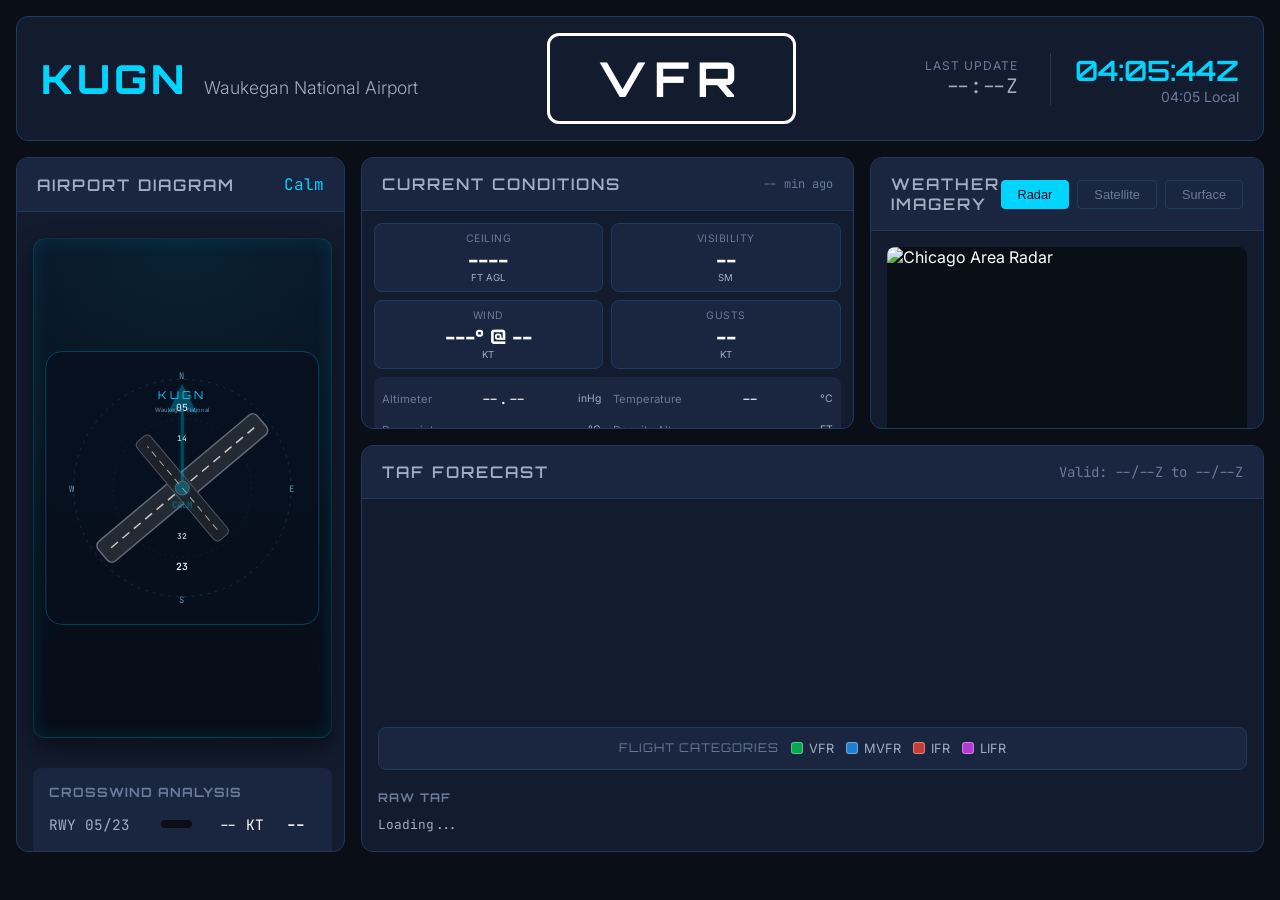
==== commit 1cb59493: "Place TAF panel within main grid" ====
--- a/index.html
+++ b/index.html
@@ -272,35 +272,34 @@
                     </div>
                 </div>
             </section>
+            <!-- TAF Timeline -->
+            <section class="panel panel-taf">
+                <div class="panel-header">
+                    <h2>TAF Forecast</h2>
+                    <span class="taf-validity" id="tafValidity">Valid: --/--Z to --/--Z</span>
+                </div>
+                <div class="panel-content">
+                    <div class="taf-visualization">
+                        <div class="taf-timeline-container">
+                            <canvas id="tafTimeline"></canvas>
+                        </div>
+                        <div class="taf-legend taf-legend-bottom" aria-label="TAF flight category legend">
+                            <span class="taf-legend-title">Flight Categories</span>
+                            <span class="taf-legend-item"><span class="taf-legend-swatch vfr"></span>VFR</span>
+                            <span class="taf-legend-item"><span class="taf-legend-swatch mvfr"></span>MVFR</span>
+                            <span class="taf-legend-item"><span class="taf-legend-swatch ifr"></span>IFR</span>
+                            <span class="taf-legend-item"><span class="taf-legend-swatch lifr"></span>LIFR</span>
+                        </div>
+                    </div>
+                    <div class="taf-details" id="tafDetails">
+                        <div class="taf-raw">
+                            <h3>Raw TAF</h3>
+                            <code id="rawTaf">Loading...</code>
+                        </div>
+                    </div>
+                </div>
+            </section>
         </main>
-
-        <!-- TAF Timeline -->
-        <section class="panel panel-taf">
-            <div class="panel-header">
-                <h2>TAF Forecast</h2>
-                <span class="taf-validity" id="tafValidity">Valid: --/--Z to --/--Z</span>
-            </div>
-            <div class="panel-content">
-                <div class="taf-visualization">
-                    <div class="taf-timeline-container">
-                        <canvas id="tafTimeline"></canvas>
-                    </div>
-                    <div class="taf-legend taf-legend-bottom" aria-label="TAF flight category legend">
-                        <span class="taf-legend-title">Flight Categories</span>
-                        <span class="taf-legend-item"><span class="taf-legend-swatch vfr"></span>VFR</span>
-                        <span class="taf-legend-item"><span class="taf-legend-swatch mvfr"></span>MVFR</span>
-                        <span class="taf-legend-item"><span class="taf-legend-swatch ifr"></span>IFR</span>
-                        <span class="taf-legend-item"><span class="taf-legend-swatch lifr"></span>LIFR</span>
-                    </div>
-                </div>
-                <div class="taf-details" id="tafDetails">
-                    <div class="taf-raw">
-                        <h3>Raw TAF</h3>
-                        <code id="rawTaf">Loading...</code>
-                    </div>
-                </div>
-            </div>
-        </section>
 
     </div>
 
--- a/css/main.css
+++ b/css/main.css
@@ -123,8 +123,24 @@
 .main-grid {
     display: grid;
     grid-template-columns: 1fr 1.5fr 1.2fr;
+    grid-template-rows: 1fr auto;
+    grid-template-areas:
+        "airport conditions maps"
+        "airport taf taf";
     gap: 16px;
     min-height: 0;
+}
+
+.panel-airport {
+    grid-area: airport;
+}
+
+.panel-conditions {
+    grid-area: conditions;
+}
+
+.panel-maps {
+    grid-area: maps;
 }
 
 /* Panel Base Styles */
@@ -170,15 +186,18 @@
 /* TAF Panel */
 .panel-taf {
     min-height: 200px;
+    grid-area: taf;
+    width: 100%;
 }
 
 .panel-taf .panel-content {
     display: flex;
+    flex-direction: column;
     gap: 20px;
 }
 
 .taf-visualization {
-    flex: 2;
+    flex: 1;
     display: flex;
     flex-direction: column;
     gap: 12px;
@@ -197,7 +216,7 @@
 }
 
 .taf-details {
-    flex: 1;
+    width: 100%;
 }
 
 .taf-legend {
--- a/css/components.css
+++ b/css/components.css
@@ -6,6 +6,8 @@
     display: flex;
     flex-direction: column;
     gap: 20px;
+    overflow-y: auto;
+    padding-right: 12px;
 }
 
 .wind-summary {
@@ -19,7 +21,7 @@
     display: flex;
     justify-content: center;
     align-items: center;
-    min-height: 420px;
+    min-height: 520px;
     position: relative;
 }
 
@@ -36,7 +38,7 @@
 .diagram-stage {
     width: 100%;
     max-width: 520px;
-    height: 420px;
+    height: 500px;
     border-radius: var(--radius-lg);
     background: radial-gradient(circle at top, rgba(0, 212, 255, 0.08), transparent 60%),
         linear-gradient(180deg, rgba(9, 18, 34, 0.95), rgba(6, 12, 22, 0.9));
@@ -55,7 +57,7 @@
 
 #chartMap {
     width: 100%;
-    height: 350px;
+    height: 420px;
     border-radius: var(--radius-md);
     box-shadow: 0 4px 12px rgba(0, 0, 0, 0.3);
     opacity: 1;
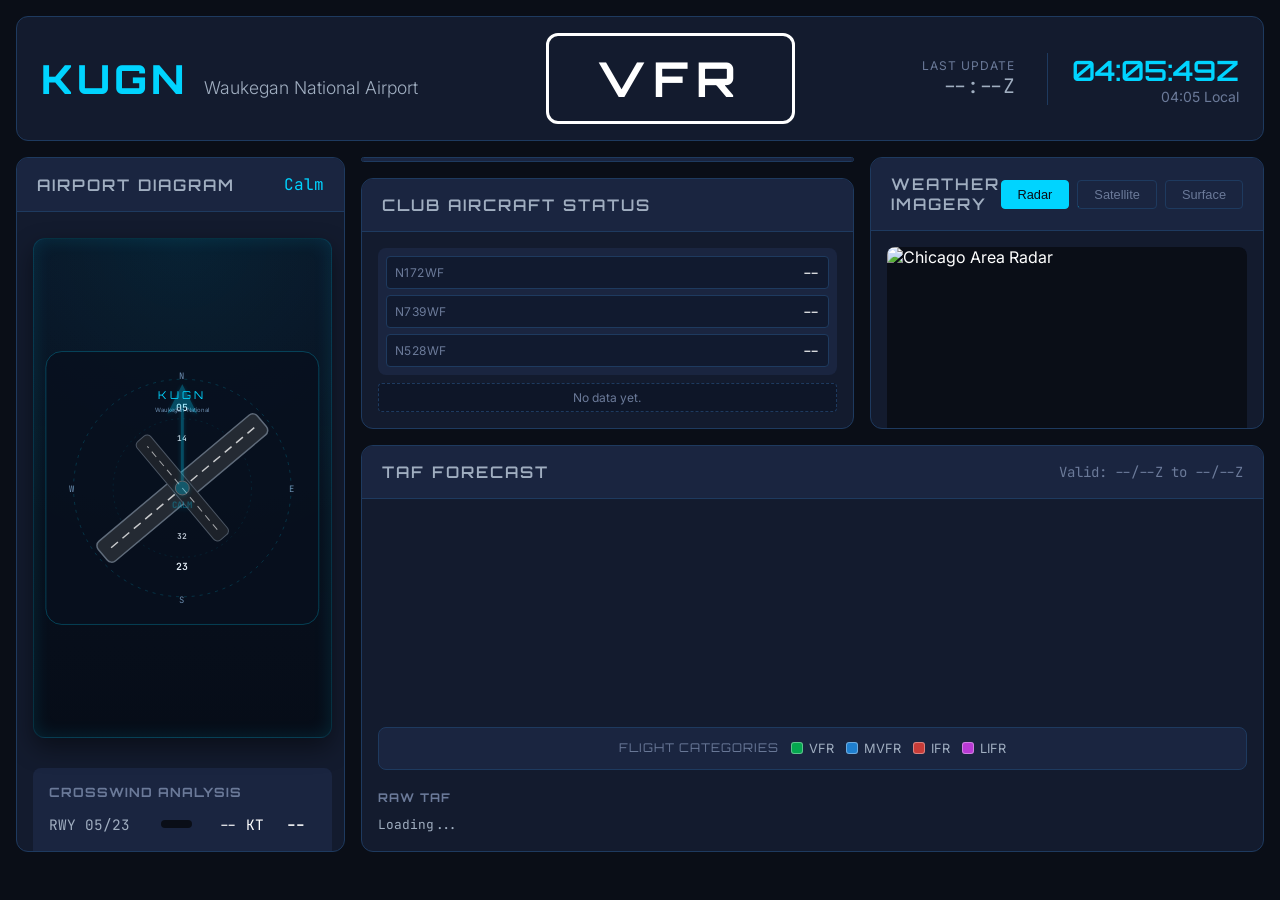
==== commit 64567a21: "Add club aircraft status panel" ====
--- a/index.html
+++ b/index.html
@@ -223,6 +223,30 @@
                 </div>
             </section>
 
+            <!-- Center Panel: Club Aircraft Status -->
+            <section class="panel panel-club">
+                <div class="panel-header">
+                    <h2>Club Aircraft Status</h2>
+                </div>
+                <div class="panel-content">
+                    <div class="aircraft-status-list">
+                        <div class="aircraft-row" id="aircraft-N172WF" data-tail-number="N172WF">
+                            <span class="label">N172WF</span>
+                            <span class="value">--</span>
+                        </div>
+                        <div class="aircraft-row" id="aircraft-N739WF" data-tail-number="N739WF">
+                            <span class="label">N739WF</span>
+                            <span class="value">--</span>
+                        </div>
+                        <div class="aircraft-row" id="aircraft-N528WF" data-tail-number="N528WF">
+                            <span class="label">N528WF</span>
+                            <span class="value">--</span>
+                        </div>
+                    </div>
+                    <div class="panel-empty-state" id="aircraftEmptyState">No data yet.</div>
+                </div>
+            </section>
+
             <!-- Right Panel: Weather Maps -->
             <section class="panel panel-maps">
                 <div class="panel-header">
--- a/css/main.css
+++ b/css/main.css
@@ -123,9 +123,10 @@
 .main-grid {
     display: grid;
     grid-template-columns: 1fr 1.5fr 1.2fr;
-    grid-template-rows: 1fr auto;
+    grid-template-rows: 1fr auto auto;
     grid-template-areas:
         "airport conditions maps"
+        "airport club maps"
         "airport taf taf";
     gap: 16px;
     min-height: 0;
@@ -141,6 +142,10 @@
 
 .panel-maps {
     grid-area: maps;
+}
+
+.panel-club {
+    grid-area: club;
 }
 
 /* Panel Base Styles */
--- a/css/components.css
+++ b/css/components.css
@@ -288,6 +288,50 @@
     border-radius: var(--radius-sm);
 }
 
+/* Club Aircraft Status */
+.aircraft-status-list {
+    background: var(--bg-tertiary);
+    border-radius: var(--radius-md);
+    padding: 8px;
+    display: flex;
+    flex-direction: column;
+    gap: 6px;
+}
+
+.aircraft-row {
+    display: flex;
+    justify-content: space-between;
+    align-items: center;
+    padding: 6px 8px;
+    border-radius: var(--radius-sm);
+    background: rgba(8, 16, 30, 0.5);
+    border: 1px solid var(--border-primary);
+}
+
+.aircraft-row .label {
+    font-size: 0.75rem;
+    color: var(--text-muted);
+    letter-spacing: 0.5px;
+    text-transform: uppercase;
+}
+
+.aircraft-row .value {
+    font-family: 'JetBrains Mono', monospace;
+    font-size: 0.9rem;
+    color: var(--text-primary);
+}
+
+.panel-empty-state {
+    margin-top: 8px;
+    font-size: 0.75rem;
+    color: var(--text-muted);
+    text-align: center;
+    padding: 6px 8px;
+    border-radius: var(--radius-sm);
+    border: 1px dashed var(--border-primary);
+    background: rgba(8, 16, 30, 0.35);
+}
+
 /* VFR Check */
 .vfr-check {
     background: var(--bg-tertiary);
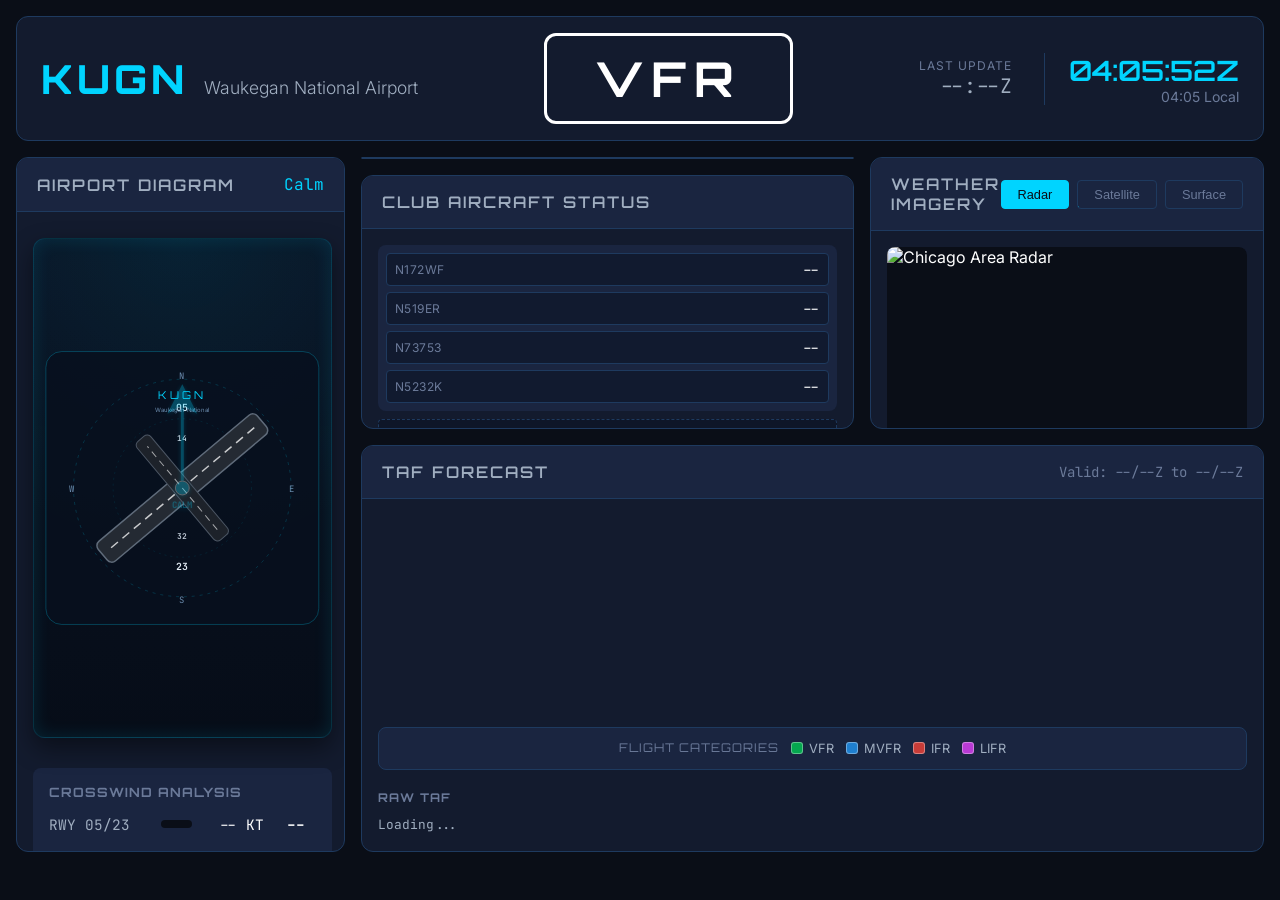
==== commit 1ed5f42c: "Add club aircraft status tracking support" ====
--- a/index.html
+++ b/index.html
@@ -234,12 +234,16 @@
                             <span class="label">N172WF</span>
                             <span class="value">--</span>
                         </div>
-                        <div class="aircraft-row" id="aircraft-N739WF" data-tail-number="N739WF">
-                            <span class="label">N739WF</span>
-                            <span class="value">--</span>
-                        </div>
-                        <div class="aircraft-row" id="aircraft-N528WF" data-tail-number="N528WF">
-                            <span class="label">N528WF</span>
+                        <div class="aircraft-row" id="aircraft-N519ER" data-tail-number="N519ER">
+                            <span class="label">N519ER</span>
+                            <span class="value">--</span>
+                        </div>
+                        <div class="aircraft-row" id="aircraft-N73753" data-tail-number="N73753">
+                            <span class="label">N73753</span>
+                            <span class="value">--</span>
+                        </div>
+                        <div class="aircraft-row" id="aircraft-N5232K" data-tail-number="N5232K">
+                            <span class="label">N5232K</span>
                             <span class="value">--</span>
                         </div>
                     </div>
--- a/css/components.css
+++ b/css/components.css
@@ -306,6 +306,7 @@
     border-radius: var(--radius-sm);
     background: rgba(8, 16, 30, 0.5);
     border: 1px solid var(--border-primary);
+    transition: border-color var(--transition-fast), box-shadow var(--transition-fast);
 }
 
 .aircraft-row .label {
@@ -319,6 +320,21 @@
     font-family: 'JetBrains Mono', monospace;
     font-size: 0.9rem;
     color: var(--text-primary);
+}
+
+.aircraft-row.status-onground {
+    border-color: rgba(0, 200, 83, 0.45);
+    box-shadow: 0 0 8px rgba(0, 200, 83, 0.2);
+}
+
+.aircraft-row.status-inflight {
+    border-color: rgba(33, 150, 243, 0.5);
+    box-shadow: 0 0 8px rgba(33, 150, 243, 0.2);
+}
+
+.aircraft-row.status-unknown {
+    border-color: rgba(255, 183, 77, 0.4);
+    box-shadow: 0 0 8px rgba(255, 183, 77, 0.2);
 }
 
 .panel-empty-state {
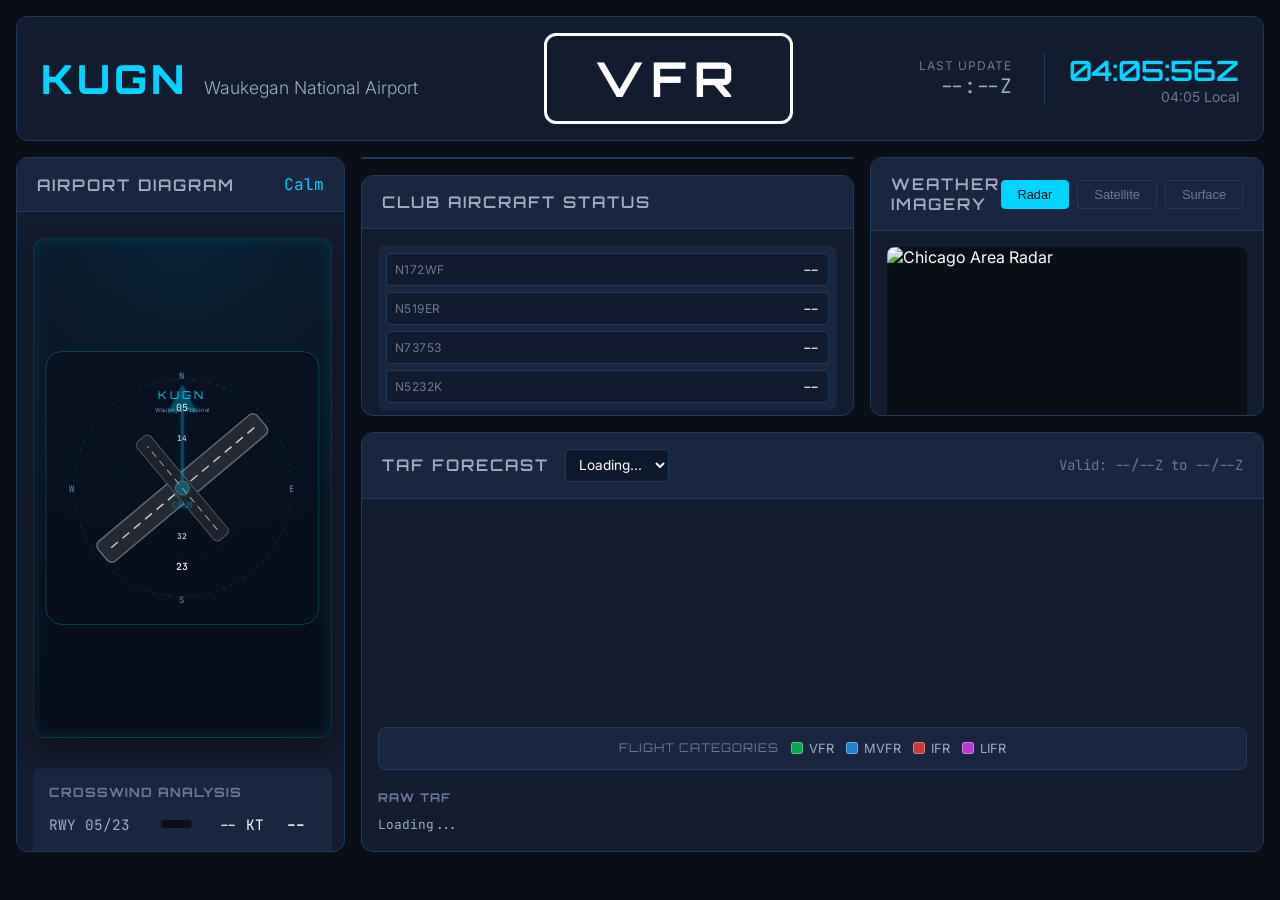
==== commit ed344279: "Add TAF station selector dropdown with top 5 closest options FEATURES: - New dropdown in TAF panel h" ====
--- a/index.html
+++ b/index.html
@@ -303,7 +303,12 @@
             <!-- TAF Timeline -->
             <section class="panel panel-taf">
                 <div class="panel-header">
-                    <h2>TAF Forecast</h2>
+                    <div style="display: flex; align-items: center; gap: 1rem;">
+                        <h2>TAF Forecast</h2>
+                        <select id="tafStationSelector" class="taf-station-selector" aria-label="Select TAF station">
+                            <option value="">Loading...</option>
+                        </select>
+                    </div>
                     <span class="taf-validity" id="tafValidity">Valid: --/--Z to --/--Z</span>
                 </div>
                 <div class="panel-content">
--- a/css/components.css
+++ b/css/components.css
@@ -348,6 +348,36 @@
     background: rgba(8, 16, 30, 0.35);
 }
 
+/* TAF Station Selector */
+.taf-station-selector {
+    padding: 0.4rem 0.6rem;
+    font-size: 0.85rem;
+    font-family: var(--font-mono);
+    background: rgba(8, 16, 30, 0.6);
+    border: 1px solid var(--border-primary);
+    border-radius: var(--radius-sm);
+    color: var(--text-primary);
+    cursor: pointer;
+    transition: all 0.2s ease;
+}
+
+.taf-station-selector:hover {
+    background: rgba(8, 16, 30, 0.8);
+    border-color: var(--text-muted);
+}
+
+.taf-station-selector:focus {
+    outline: none;
+    border-color: var(--vfr-primary);
+    box-shadow: 0 0 0 2px rgba(76, 175, 80, 0.2);
+}
+
+.taf-station-selector option {
+    background: var(--bg-panel);
+    color: var(--text-primary);
+    padding: 0.5rem;
+}
+
 /* VFR Check */
 .vfr-check {
     background: var(--bg-tertiary);
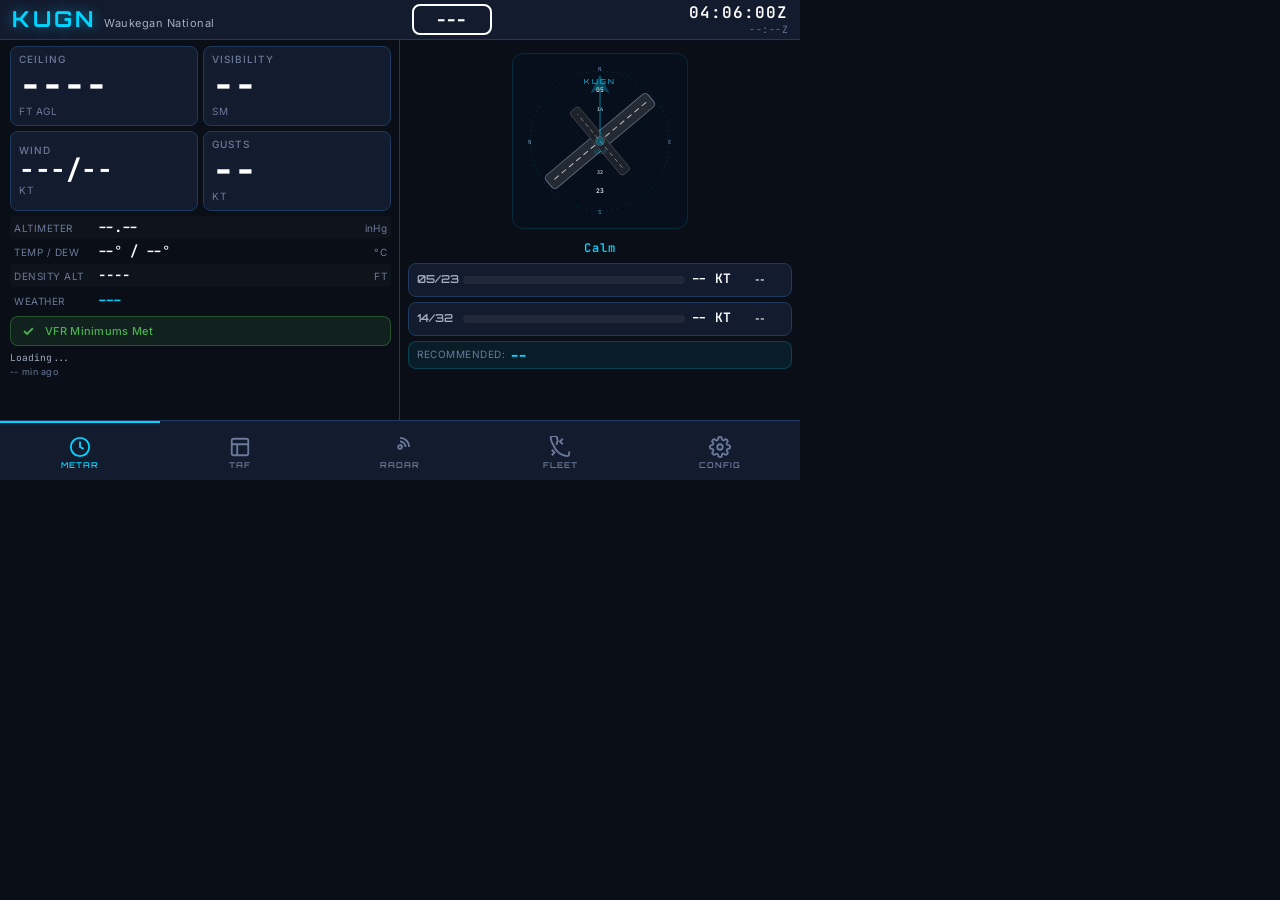
==== commit f5191186: "Rebuild dashboard for Raspberry Pi 800x480 touchscreen with 5-screen navigation - Replace single-pag" ====
--- a/index.html
+++ b/index.html
@@ -2,8 +2,8 @@
 <html lang="en">
 <head>
     <meta charset="UTF-8">
-    <meta name="viewport" content="width=device-width, initial-scale=1.0">
-    <title>KUGN Aviation Weather Dashboard</title>
+    <meta name="viewport" content="width=800, initial-scale=1.0, user-scalable=no">
+    <title>Aviation Weather Dashboard</title>
 
     <!-- Fonts -->
     <link rel="preconnect" href="https://fonts.googleapis.com">
@@ -16,334 +16,436 @@
     <link rel="stylesheet" href="css/components.css">
     <link rel="stylesheet" href="css/animations.css">
 
-    <!-- Chart.js -->
-    <script src="https://cdn.jsdelivr.net/npm/chart.js@4.4.1/dist/chart.umd.min.js"></script>
-
-    <!-- PDF.js -->
-    <script src="https://cdnjs.cloudflare.com/ajax/libs/pdf.js/3.11.174/pdf.min.js"></script>
-    <script>
-        // Configure PDF.js worker
-        pdfjsLib.GlobalWorkerOptions.workerSrc = 'https://cdnjs.cloudflare.com/ajax/libs/pdf.js/3.11.174/pdf.worker.min.js';
-    </script>
-
     <!-- Leaflet -->
     <link rel="stylesheet" href="https://unpkg.com/leaflet@1.9.4/dist/leaflet.css" integrity="sha256-p4NxAoJBhIIN+hmNHrzRCf9tD/miZyoHS5obTRR9BMY=" crossorigin="">
     <script src="https://unpkg.com/leaflet@1.9.4/dist/leaflet.js" integrity="sha256-20nQCchB9co0qIjJZRGuk2/Z9VM+kNiyxNV1lvTlZBo=" crossorigin=""></script>
+
+    <!-- Chart.js -->
+    <script src="https://cdn.jsdelivr.net/npm/chart.js@4.4.1/dist/chart.umd.min.js"></script>
+
+    <!-- PDF.js (for airport chart proxy - kept for compatibility) -->
+    <script src="https://cdnjs.cloudflare.com/ajax/libs/pdf.js/3.11.174/pdf.min.js"></script>
+    <script>
+        if (typeof pdfjsLib !== 'undefined') {
+            pdfjsLib.GlobalWorkerOptions.workerSrc = 'https://cdnjs.cloudflare.com/ajax/libs/pdf.js/3.11.174/pdf.worker.min.js';
+        }
+    </script>
 </head>
 <body>
-    <div class="dashboard">
-        <!-- Header -->
-        <header class="header">
-            <div class="header-left">
-                <h1 class="airport-id">KUGN</h1>
-                <span class="airport-name">Waukegan National Airport</span>
+<div class="app">
+
+    <!-- ═══════════════════════════════════════════════════
+         HEADER (40px) — always visible
+    ═══════════════════════════════════════════════════ -->
+    <header class="app-header">
+        <div class="header-airport">
+            <span class="airport-id" id="headerIcao">KUGN</span>
+            <span class="airport-name" id="headerName">Waukegan National</span>
+        </div>
+        <div class="header-category">
+            <div class="flight-category" id="flightCategory">
+                <span class="category-label">---</span>
             </div>
-            <div class="header-center">
-                <div class="flight-category" id="flightCategory">
-                    <span class="category-label">VFR</span>
-                </div>
+        </div>
+        <div class="header-right">
+            <span class="clock-zulu" id="clockZulu">00:00:00Z</span>
+            <span class="update-time" id="updateTime">--:--Z</span>
+        </div>
+    </header>
+
+    <!-- ═══════════════════════════════════════════════════
+         SCREENS (380px) — one visible at a time
+    ═══════════════════════════════════════════════════ -->
+    <main class="screens">
+
+        <!-- ─────────────────────────────────────
+             SCREEN 1: METAR — Current Conditions
+        ───────────────────────────────────────── -->
+        <section class="screen active" id="screen-metar">
+            <div class="metar-layout">
+
+                <!-- Left column: weather data -->
+                <div class="metar-left">
+
+                    <!-- Primary data grid (2×2) -->
+                    <div class="data-grid-primary">
+                        <div class="data-card card-vfr">
+                            <span class="card-label">Ceiling</span>
+                            <span class="card-value" id="ceiling">----</span>
+                            <span class="card-unit">FT AGL</span>
+                        </div>
+                        <div class="data-card">
+                            <span class="card-label">Visibility</span>
+                            <span class="card-value" id="visibility">--</span>
+                            <span class="card-unit">SM</span>
+                        </div>
+                        <div class="data-card">
+                            <span class="card-label">Wind</span>
+                            <span class="card-value card-wind" id="wind">---/--</span>
+                            <span class="card-unit">KT</span>
+                        </div>
+                        <div class="data-card" id="gustsContainer">
+                            <span class="card-label">Gusts</span>
+                            <span class="card-value" id="gusts">--</span>
+                            <span class="card-unit">KT</span>
+                        </div>
+                    </div>
+
+                    <!-- Secondary data rows -->
+                    <div class="data-grid-secondary">
+                        <div class="data-row-secondary">
+                            <span class="sec-label">Altimeter</span>
+                            <span class="sec-value" id="altimeter">--.--</span>
+                            <span class="sec-unit">inHg</span>
+                        </div>
+                        <div class="data-row-secondary">
+                            <span class="sec-label">Temp / Dew</span>
+                            <span class="sec-value"><span id="temperature">--</span>° / <span id="dewpoint">--</span>°</span>
+                            <span class="sec-unit">°C</span>
+                        </div>
+                        <div class="data-row-secondary">
+                            <span class="sec-label">Density Alt</span>
+                            <span class="sec-value" id="densityAlt">----</span>
+                            <span class="sec-unit">FT</span>
+                        </div>
+                        <div class="data-row-secondary">
+                            <span class="sec-label">Weather</span>
+                            <span class="sec-value weather-phenomena" id="weather">---</span>
+                        </div>
+                    </div>
+
+                    <!-- VFR minimums check -->
+                    <div class="vfr-check" id="vfrCheck">
+                        <span class="vfr-icon">✓</span>
+                        <span class="vfr-text">VFR Minimums Met</span>
+                    </div>
+
+                    <!-- Raw METAR -->
+                    <div class="raw-metar-block">
+                        <code class="raw-metar-code" id="rawMetar">Loading...</code>
+                        <span class="metar-age" id="metarAge">-- min ago</span>
+                    </div>
+
+                </div><!-- /metar-left -->
+
+                <!-- Right column: airport diagram + crosswind -->
+                <div class="metar-right">
+
+                    <!-- Airport SVG diagram -->
+                    <div class="airport-diagram" id="airportDiagram">
+                        <div class="diagram-stage">
+                            <svg class="airport-visual" viewBox="0 0 600 600" aria-label="Runway layout">
+                                <defs>
+                                    <filter id="glow">
+                                        <feGaussianBlur stdDeviation="3" result="coloredBlur"/>
+                                        <feMerge>
+                                            <feMergeNode in="coloredBlur"/>
+                                            <feMergeNode in="SourceGraphic"/>
+                                        </feMerge>
+                                    </filter>
+                                    <marker id="arrowhead" markerWidth="10" markerHeight="10" refX="5" refY="5" orient="auto">
+                                        <path d="M0,0 L10,5 L0,10 L3,5 Z" fill="#00D4FF"/>
+                                    </marker>
+                                </defs>
+
+                                <rect x="24" y="24" width="552" height="552" rx="32" fill="rgba(8,16,30,0.85)" stroke="rgba(0,212,255,0.25)" stroke-width="2"/>
+                                <circle cx="300" cy="300" r="220" fill="none" stroke="rgba(0,212,255,0.18)" stroke-width="2" stroke-dasharray="6 10"/>
+                                <circle cx="300" cy="300" r="140" fill="none" stroke="rgba(0,212,255,0.12)" stroke-width="1.5" stroke-dasharray="4 8"/>
+
+                                <text x="300" y="80"  text-anchor="middle" fill="#6b8cae" font-family="JetBrains Mono,monospace" font-size="18" letter-spacing="3">N</text>
+                                <text x="300" y="532" text-anchor="middle" fill="#6b8cae" font-family="JetBrains Mono,monospace" font-size="18" letter-spacing="3">S</text>
+                                <text x="78"  y="308" text-anchor="middle" fill="#6b8cae" font-family="JetBrains Mono,monospace" font-size="18" letter-spacing="3">W</text>
+                                <text x="522" y="308" text-anchor="middle" fill="#6b8cae" font-family="JetBrains Mono,monospace" font-size="18" letter-spacing="3">E</text>
+
+                                <!-- Runway 05/23 (primary) -->
+                                <g class="runway-shape" transform="translate(300 300) rotate(50)">
+                                    <rect x="-26" y="-210" width="52" height="420" rx="12" fill="#242a33" stroke="#5f6b7a" stroke-width="3"/>
+                                    <line x1="0" y1="-190" x2="0" y2="190" stroke="rgba(255,255,255,0.75)" stroke-width="3" stroke-dasharray="18 12"/>
+                                    <text x="0" y="-155" text-anchor="middle" fill="#e6eef7" font-family="JetBrains Mono,monospace" font-size="20" font-weight="600" transform="rotate(-50)">05</text>
+                                    <text x="0" y="165"  text-anchor="middle" fill="#e6eef7" font-family="JetBrains Mono,monospace" font-size="20" font-weight="600" transform="rotate(-50)">23</text>
+                                </g>
+
+                                <!-- Runway 14/32 (secondary) -->
+                                <g class="runway-shape secondary" transform="translate(300 300) rotate(140)">
+                                    <rect x="-18" y="-130" width="36" height="260" rx="10" fill="#1d222a" stroke="#4c5664" stroke-width="2"/>
+                                    <line x1="0" y1="-110" x2="0" y2="110" stroke="rgba(255,255,255,0.6)" stroke-width="2" stroke-dasharray="14 10"/>
+                                    <text x="0" y="-96"  text-anchor="middle" fill="#c4ceda" font-family="JetBrains Mono,monospace" font-size="16" font-weight="600" transform="rotate(-140)">14</text>
+                                    <text x="0" y="104"  text-anchor="middle" fill="#c4ceda" font-family="JetBrains Mono,monospace" font-size="16" font-weight="600" transform="rotate(-140)">32</text>
+                                </g>
+
+                                <text x="300" y="120" text-anchor="middle" fill="#00D4FF" font-family="Orbitron,monospace" font-size="22" letter-spacing="6" id="svgIcao">KUGN</text>
+
+                                <!-- Wind direction arrow -->
+                                <g id="windDirectionArrow" class="wind-direction-arrow" data-center-x="300" data-center-y="300">
+                                    <line x1="300" y1="300" x2="300" y2="120" stroke="#00D4FF" stroke-width="6" marker-end="url(#arrowhead)"/>
+                                    <circle cx="300" cy="300" r="14" fill="#00D4FF" stroke="#FFF" stroke-width="2"/>
+                                    <text x="300" y="340" text-anchor="middle" fill="#00D4FF" font-family="JetBrains Mono,monospace" font-size="18" font-weight="bold" id="windDirText">---°</text>
+                                </g>
+                            </svg>
+                        </div>
+                        <div class="wind-summary-bar">
+                            <span class="wind-summary" id="windSummary">---° @ -- KT</span>
+                        </div>
+                    </div><!-- /airport-diagram -->
+
+                    <!-- Crosswind analysis -->
+                    <div class="crosswind-analysis">
+                        <div class="crosswind-row" id="crosswind-05-23">
+                            <span class="runway-label">05/23</span>
+                            <div class="crosswind-bar-track">
+                                <div class="crosswind-fill" id="xwind-bar-05"></div>
+                            </div>
+                            <span class="crosswind-value" id="xwind-05">-- KT</span>
+                            <span class="crosswind-status" id="xwind-status-05">--</span>
+                        </div>
+                        <div class="crosswind-row" id="crosswind-14-32">
+                            <span class="runway-label">14/32</span>
+                            <div class="crosswind-bar-track">
+                                <div class="crosswind-fill" id="xwind-bar-14"></div>
+                            </div>
+                            <span class="crosswind-value" id="xwind-14">-- KT</span>
+                            <span class="crosswind-status" id="xwind-status-14">--</span>
+                        </div>
+                        <div class="recommended-runway" id="recommendedRunway">
+                            <span class="rec-label">Recommended:</span>
+                            <span class="rec-value">--</span>
+                        </div>
+                    </div><!-- /crosswind-analysis -->
+
+                </div><!-- /metar-right -->
+            </div><!-- /metar-layout -->
+        </section><!-- /screen-metar -->
+
+        <!-- ─────────────────────────────────────
+             SCREEN 2: TAF — Forecast
+        ───────────────────────────────────────── -->
+        <section class="screen" id="screen-taf">
+            <div class="taf-layout">
+
+                <!-- Timeline chart -->
+                <div class="taf-chart-container">
+                    <div class="taf-header-row">
+                        <span class="taf-title">TAF Forecast</span>
+                        <span class="taf-validity" id="tafValidity">Valid: --/--Z to --/--Z</span>
+                    </div>
+                    <div class="taf-timeline-wrap">
+                        <canvas id="tafTimeline"></canvas>
+                    </div>
+                    <div class="taf-legend" aria-label="Flight category legend">
+                        <span class="legend-item"><span class="legend-swatch vfr"></span>VFR</span>
+                        <span class="legend-item"><span class="legend-swatch mvfr"></span>MVFR</span>
+                        <span class="legend-item"><span class="legend-swatch ifr"></span>IFR</span>
+                        <span class="legend-item"><span class="legend-swatch lifr"></span>LIFR</span>
+                    </div>
+                </div>
+
+                <!-- Raw TAF -->
+                <div class="taf-raw-block">
+                    <span class="taf-raw-label">Raw TAF</span>
+                    <code class="taf-raw-code" id="rawTaf">Loading...</code>
+                </div>
+
             </div>
-            <div class="header-right">
-                <div class="update-info">
-                    <span class="update-label">Last Update</span>
-                    <span class="update-time" id="updateTime">--:--Z</span>
-                </div>
-                <div class="clock">
-                    <span class="clock-zulu" id="clockZulu">00:00:00Z</span>
-                    <span class="clock-local" id="clockLocal">00:00 Local</span>
-                </div>
+        </section><!-- /screen-taf -->
+
+        <!-- ─────────────────────────────────────
+             SCREEN 3: RADAR — Weather Imagery
+        ───────────────────────────────────────── -->
+        <section class="screen" id="screen-radar">
+            <div class="radar-layout">
+
+                <!-- Source tabs -->
+                <div class="radar-tabs">
+                    <button class="radar-tab active" data-radar="radar">RADAR</button>
+                    <button class="radar-tab" data-radar="satellite">SATELLITE</button>
+                    <button class="radar-tab" data-radar="surface">SURFACE</button>
+                    <span class="radar-refresh-indicator" id="radarRefreshIndicator"></span>
+                </div>
+
+                <!-- Image frames -->
+                <div class="radar-image-area">
+                    <div class="radar-frame active" id="radarFrame">
+                        <img src="" alt="Chicago Area Radar" id="radarImg" class="radar-img">
+                        <span class="radar-caption">Chicago Area Radar (KLOT)</span>
+                    </div>
+                    <div class="radar-frame" id="satelliteFrame">
+                        <img src="" alt="GOES-16 Satellite" id="satelliteImg" class="radar-img">
+                        <span class="radar-caption">GOES-16 Upper Midwest</span>
+                    </div>
+                    <div class="radar-frame" id="surfaceFrame">
+                        <img src="" alt="WPC Surface Analysis" id="surfaceImg" class="radar-img">
+                        <span class="radar-caption">WPC Surface Analysis</span>
+                    </div>
+                </div>
+
             </div>
-        </header>
-
-        <!-- Main Content Grid -->
-        <main class="main-grid">
-            <!-- Left Panel: Airport Diagram -->
-            <section class="panel panel-airport">
-                <div class="panel-header">
-                    <h2>Airport Diagram</h2>
-                    <span class="wind-summary" id="windSummary">---° @ -- KT</span>
-                </div>
-                <div class="panel-content">
-                    <div class="airport-diagram" id="airportDiagram">
-                        <div class="diagram-stage" aria-label="Airport runway layout">
-                            <svg class="airport-visual" viewBox="0 0 600 600" role="img" aria-label="Runway layout with wind indicator">
-                            <defs>
-                                <filter id="glow">
-                                    <feGaussianBlur stdDeviation="3" result="coloredBlur"/>
-                                    <feMerge>
-                                        <feMergeNode in="coloredBlur"/>
-                                        <feMergeNode in="SourceGraphic"/>
-                                    </feMerge>
-                                </filter>
-                                <marker id="arrowhead" markerWidth="10" markerHeight="10" refX="5" refY="5" orient="auto">
-                                    <path d="M0,0 L10,5 L0,10 L3,5 Z" fill="#00D4FF"/>
-                                </marker>
-                            </defs>
-
-                            <rect x="24" y="24" width="552" height="552" rx="32" fill="rgba(8, 16, 30, 0.85)" stroke="rgba(0, 212, 255, 0.25)" stroke-width="2"/>
-
-                            <circle cx="300" cy="300" r="220" fill="none" stroke="rgba(0, 212, 255, 0.18)" stroke-width="2" stroke-dasharray="6 10"/>
-                            <circle cx="300" cy="300" r="140" fill="none" stroke="rgba(0, 212, 255, 0.12)" stroke-width="1.5" stroke-dasharray="4 8"/>
-
-                            <text x="300" y="80" text-anchor="middle" fill="#6b8cae" font-family="JetBrains Mono, monospace" font-size="18" letter-spacing="3">N</text>
-                            <text x="300" y="532" text-anchor="middle" fill="#6b8cae" font-family="JetBrains Mono, monospace" font-size="18" letter-spacing="3">S</text>
-                            <text x="78" y="308" text-anchor="middle" fill="#6b8cae" font-family="JetBrains Mono, monospace" font-size="18" letter-spacing="3">W</text>
-                            <text x="522" y="308" text-anchor="middle" fill="#6b8cae" font-family="JetBrains Mono, monospace" font-size="18" letter-spacing="3">E</text>
-
-                            <g class="runway-shape" transform="translate(300 300) rotate(50)">
-                                <rect x="-26" y="-210" width="52" height="420" rx="12" fill="#242a33" stroke="#5f6b7a" stroke-width="3"/>
-                                <line x1="0" y1="-190" x2="0" y2="190" stroke="rgba(255,255,255,0.75)" stroke-width="3" stroke-dasharray="18 12"/>
-                                <text x="0" y="-155" text-anchor="middle" fill="#e6eef7" font-family="JetBrains Mono, monospace" font-size="20" font-weight="600" transform="rotate(-50)">05</text>
-                                <text x="0" y="165" text-anchor="middle" fill="#e6eef7" font-family="JetBrains Mono, monospace" font-size="20" font-weight="600" transform="rotate(-50)">23</text>
-                            </g>
-
-                            <g class="runway-shape secondary" transform="translate(300 300) rotate(140)">
-                                <rect x="-18" y="-130" width="36" height="260" rx="10" fill="#1d222a" stroke="#4c5664" stroke-width="2"/>
-                                <line x1="0" y1="-110" x2="0" y2="110" stroke="rgba(255,255,255,0.6)" stroke-width="2" stroke-dasharray="14 10"/>
-                                <text x="0" y="-96" text-anchor="middle" fill="#c4ceda" font-family="JetBrains Mono, monospace" font-size="16" font-weight="600" transform="rotate(-140)">14</text>
-                                <text x="0" y="104" text-anchor="middle" fill="#c4ceda" font-family="JetBrains Mono, monospace" font-size="16" font-weight="600" transform="rotate(-140)">32</text>
-                            </g>
-
-                            <text x="300" y="120" text-anchor="middle" fill="#00D4FF" font-family="Orbitron, monospace" font-size="22" letter-spacing="6">KUGN</text>
-                            <text x="300" y="146" text-anchor="middle" fill="#6b8cae" font-family="Inter, sans-serif" font-size="12">Waukegan National</text>
-
-                            <g id="windDirectionArrow" class="wind-direction-arrow" data-center-x="300" data-center-y="300">
-                                <line x1="300" y1="300" x2="300" y2="120" stroke="#00D4FF" stroke-width="6" marker-end="url(#arrowhead)"/>
-                                <circle cx="300" cy="300" r="14" fill="#00D4FF" stroke="#FFF" stroke-width="2"/>
-                                <text x="300" y="340" text-anchor="middle" fill="#00D4FF" font-family="JetBrains Mono, monospace" font-size="18" font-weight="bold" id="windDirText">---°</text>
-                            </g>
-                            </svg>
-                        </div>
-                    </div>
-
-                    <!-- Crosswind Analysis -->
-                    <div class="crosswind-analysis">
-                        <h3>Crosswind Analysis</h3>
-                        <div class="crosswind-table">
-                            <div class="crosswind-row" id="crosswind-05-23">
-                                <span class="runway-label">RWY 05/23</span>
-                                <div class="crosswind-bar">
-                                    <div class="crosswind-fill" id="xwind-bar-05"></div>
-                                </div>
-                                <span class="crosswind-value" id="xwind-05">-- KT</span>
-                                <span class="crosswind-status" id="xwind-status-05">--</span>
+        </section><!-- /screen-radar -->
+
+        <!-- ─────────────────────────────────────
+             SCREEN 4: AIRCRAFT — Fleet Location
+        ───────────────────────────────────────── -->
+        <section class="screen" id="screen-aircraft">
+            <div class="aircraft-layout">
+
+                <!-- Map -->
+                <div class="aircraft-map-container">
+                    <div id="aircraft-map"></div>
+                </div>
+
+                <!-- Aircraft list -->
+                <div class="aircraft-list-container">
+                    <div class="aircraft-list" id="aircraft-list">
+                        <div class="aircraft-row" id="aircraft-N172WF" data-tail-number="N172WF">
+                            <span class="ac-tail">N172WF</span>
+                            <span class="ac-status value">--</span>
+                        </div>
+                        <div class="aircraft-row" id="aircraft-N519ER" data-tail-number="N519ER">
+                            <span class="ac-tail">N519ER</span>
+                            <span class="ac-status value">--</span>
+                        </div>
+                        <div class="aircraft-row" id="aircraft-N73753" data-tail-number="N73753">
+                            <span class="ac-tail">N73753</span>
+                            <span class="ac-status value">--</span>
+                        </div>
+                        <div class="aircraft-row" id="aircraft-N5232K" data-tail-number="N5232K">
+                            <span class="ac-tail">N5232K</span>
+                            <span class="ac-status value">--</span>
+                        </div>
+                    </div>
+                    <div class="aircraft-empty" id="aircraftEmptyState" style="display:none;">No aircraft data.</div>
+                </div>
+
+            </div>
+        </section><!-- /screen-aircraft -->
+
+        <!-- ─────────────────────────────────────
+             SCREEN 5: CONFIG — Settings
+        ───────────────────────────────────────── -->
+        <section class="screen" id="screen-config">
+            <div class="config-layout">
+                <div class="config-form-scroll">
+                    <form class="config-form" id="configForm" onsubmit="return false;">
+
+                        <div class="config-section-title">Airport</div>
+
+                        <div class="config-field">
+                            <label class="config-label" for="cfg-icao">Airport ICAO</label>
+                            <input class="config-input" id="cfg-icao" type="text" maxlength="4" placeholder="KUGN" autocomplete="off" autocapitalize="characters" spellcheck="false">
+                        </div>
+
+                        <div class="config-section-title">Fleet</div>
+
+                        <div class="config-field">
+                            <label class="config-label" for="cfg-tails">Tail Numbers <span class="config-hint">(one per line)</span></label>
+                            <textarea class="config-input config-textarea" id="cfg-tails" rows="4" placeholder="N172WF&#10;N519ER&#10;N73753&#10;N5232K" spellcheck="false"></textarea>
+                        </div>
+
+                        <div class="config-section-title">API Endpoints</div>
+
+                        <div class="config-field">
+                            <label class="config-label" for="cfg-worker">Weather Proxy URL</label>
+                            <input class="config-input" id="cfg-worker" type="url" placeholder="https://weather-proxy.example.workers.dev" spellcheck="false">
+                        </div>
+
+                        <div class="config-field">
+                            <label class="config-label" for="cfg-aircraft-url">Aircraft Status URL</label>
+                            <input class="config-input" id="cfg-aircraft-url" type="url" placeholder="https://aircraft-status.example.workers.dev/aircraft-status" spellcheck="false">
+                        </div>
+
+                        <div class="config-section-title">Refresh Intervals</div>
+
+                        <div class="config-row-3">
+                            <div class="config-field">
+                                <label class="config-label" for="cfg-metar-interval">METAR</label>
+                                <select class="config-input config-select" id="cfg-metar-interval">
+                                    <option value="5">5 min</option>
+                                    <option value="10" selected>10 min</option>
+                                    <option value="15">15 min</option>
+                                    <option value="30">30 min</option>
+                                </select>
                             </div>
-                            <div class="crosswind-row" id="crosswind-14-32">
-                                <span class="runway-label">RWY 14/32</span>
-                                <div class="crosswind-bar">
-                                    <div class="crosswind-fill" id="xwind-bar-14"></div>
-                                </div>
-                                <span class="crosswind-value" id="xwind-14">-- KT</span>
-                                <span class="crosswind-status" id="xwind-status-14">--</span>
+                            <div class="config-field">
+                                <label class="config-label" for="cfg-taf-interval">TAF</label>
+                                <select class="config-input config-select" id="cfg-taf-interval">
+                                    <option value="15">15 min</option>
+                                    <option value="30" selected>30 min</option>
+                                    <option value="60">60 min</option>
+                                </select>
                             </div>
-                        </div>
-                        <div class="recommended-runway" id="recommendedRunway">
-                            <span class="label">Recommended:</span>
-                            <span class="value">--</span>
-                        </div>
-                    </div>
-                </div>
-            </section>
-
-            <!-- Center Panel: Current Conditions -->
-            <section class="panel panel-conditions">
-                <div class="panel-header">
-                    <h2>Current Conditions</h2>
-                    <span class="metar-age" id="metarAge">-- min ago</span>
-                </div>
-                <div class="panel-content">
-                    <!-- Primary Weather Data -->
-                    <div class="conditions-primary">
-                        <div class="condition-item condition-ceiling">
-                            <span class="condition-label">Ceiling</span>
-                            <span class="condition-value" id="ceiling">----</span>
-                            <span class="condition-unit">FT AGL</span>
-                        </div>
-                        <div class="condition-item condition-visibility">
-                            <span class="condition-label">Visibility</span>
-                            <span class="condition-value" id="visibility">--</span>
-                            <span class="condition-unit">SM</span>
-                        </div>
-                        <div class="condition-item condition-wind">
-                            <span class="condition-label">Wind</span>
-                            <span class="condition-value" id="wind">---° @ --</span>
-                            <span class="condition-unit">KT</span>
-                        </div>
-                        <div class="condition-item condition-gusts" id="gustsContainer">
-                            <span class="condition-label">Gusts</span>
-                            <span class="condition-value" id="gusts">--</span>
-                            <span class="condition-unit">KT</span>
-                        </div>
-                    </div>
-
-                    <!-- Secondary Weather Data -->
-                    <div class="conditions-secondary">
-                        <div class="condition-row">
-                            <span class="label">Altimeter</span>
-                            <span class="value" id="altimeter">--.--</span>
-                            <span class="unit">inHg</span>
-                        </div>
-                        <div class="condition-row">
-                            <span class="label">Temperature</span>
-                            <span class="value" id="temperature">--</span>
-                            <span class="unit">°C</span>
-                        </div>
-                        <div class="condition-row">
-                            <span class="label">Dewpoint</span>
-                            <span class="value" id="dewpoint">--</span>
-                            <span class="unit">°C</span>
-                        </div>
-                        <div class="condition-row">
-                            <span class="label">Density Alt</span>
-                            <span class="value" id="densityAlt">----</span>
-                            <span class="unit">FT</span>
-                        </div>
-                        <div class="condition-row">
-                            <span class="label">Weather</span>
-                            <span class="value weather-phenomena" id="weather">CLR</span>
-                        </div>
-                    </div>
-
-                    <!-- VFR Minimums Check -->
-                    <div class="vfr-check" id="vfrCheck">
-                        <div class="vfr-status">
-                            <span class="vfr-icon">✓</span>
-                            <span class="vfr-text">VFR Minimums Met</span>
-                        </div>
-                        <div class="vfr-details">
-                            Class D: 1000 ft ceiling, 3 SM visibility
-                        </div>
-                    </div>
-
-                    <!-- Raw METAR -->
-                    <div class="raw-metar">
-                        <h3>Raw METAR</h3>
-                        <code id="rawMetar">Loading...</code>
-                    </div>
-                </div>
-            </section>
-
-            <!-- Center Panel: Club Aircraft Status -->
-            <section class="panel panel-club">
-                <div class="panel-header">
-                    <h2>Club Aircraft Status</h2>
-                </div>
-                <div class="panel-content">
-                    <div class="aircraft-status-list">
-                        <div class="aircraft-row" id="aircraft-N172WF" data-tail-number="N172WF">
-                            <span class="label">N172WF</span>
-                            <span class="value">--</span>
-                        </div>
-                        <div class="aircraft-row" id="aircraft-N519ER" data-tail-number="N519ER">
-                            <span class="label">N519ER</span>
-                            <span class="value">--</span>
-                        </div>
-                        <div class="aircraft-row" id="aircraft-N73753" data-tail-number="N73753">
-                            <span class="label">N73753</span>
-                            <span class="value">--</span>
-                        </div>
-                        <div class="aircraft-row" id="aircraft-N5232K" data-tail-number="N5232K">
-                            <span class="label">N5232K</span>
-                            <span class="value">--</span>
-                        </div>
-                    </div>
-                    <div class="panel-empty-state" id="aircraftEmptyState">No data yet.</div>
-                </div>
-            </section>
-
-            <!-- Right Panel: Weather Maps -->
-            <section class="panel panel-maps">
-                <div class="panel-header">
-                    <h2>Weather Imagery</h2>
-                    <div class="map-tabs">
-                        <button class="map-tab active" data-map="radar">Radar</button>
-                        <button class="map-tab" data-map="satellite">Satellite</button>
-                        <button class="map-tab" data-map="surface">Surface</button>
-                    </div>
-                </div>
-                <div class="panel-content">
-                    <div class="map-container">
-                        <div class="map-frame" id="radarMap">
-                            <img src="https://radar.weather.gov/ridge/standard/KLOT_loop.gif" alt="Chicago Area Radar" id="radarImg">
-                            <div class="map-label">Chicago Area Radar (KLOT)</div>
-                        </div>
-                        <div class="map-frame hidden" id="satelliteMap">
-                            <img src="https://cdn.star.nesdis.noaa.gov/GOES16/ABI/SECTOR/umv/GEOCOLOR/600x600.jpg" alt="GOES-16 Satellite" id="satelliteImg">
-                            <div class="map-label">GOES-16 Upper Midwest</div>
-                        </div>
-                        <div class="map-frame hidden" id="surfaceMap">
-                            <img src="https://www.wpc.ncep.noaa.gov/sfc/namussfcwbg.gif" alt="Surface Analysis" id="surfaceImg">
-                            <div class="map-label">WPC Surface Analysis</div>
-                        </div>
-                    </div>
-
-                    <!-- SIGMET/AIRMET Status -->
-                    <div class="hazard-status">
-                        <h3>Hazardous Weather</h3>
-                        <div class="hazard-indicators" id="hazardIndicators">
-                            <div class="hazard-item" id="sigmetStatus">
-                                <span class="hazard-icon">⚠</span>
-                                <span class="hazard-label">SIGMET</span>
-                                <span class="hazard-value none">None</span>
+                            <div class="config-field">
+                                <label class="config-label" for="cfg-aircraft-interval">Aircraft</label>
+                                <select class="config-input config-select" id="cfg-aircraft-interval">
+                                    <option value="1">1 min</option>
+                                    <option value="2" selected>2 min</option>
+                                    <option value="5">5 min</option>
+                                </select>
                             </div>
-                            <div class="hazard-item" id="airmetStatus">
-                                <span class="hazard-icon">△</span>
-                                <span class="hazard-label">AIRMET</span>
-                                <span class="hazard-value none">None</span>
-                            </div>
-                            <div class="hazard-item" id="tfrStatus">
-                                <span class="hazard-icon">⊘</span>
-                                <span class="hazard-label">TFR</span>
-                                <span class="hazard-value none">None</span>
-                            </div>
-                        </div>
-                    </div>
-                </div>
-            </section>
-            <!-- TAF Timeline -->
-            <section class="panel panel-taf">
-                <div class="panel-header">
-                    <div style="display: flex; align-items: center; gap: 1rem;">
-                        <h2>TAF Forecast</h2>
-                        <select id="tafStationSelector" class="taf-station-selector" aria-label="Select TAF station">
-                            <option value="">Loading...</option>
-                        </select>
-                    </div>
-                    <span class="taf-validity" id="tafValidity">Valid: --/--Z to --/--Z</span>
-                </div>
-                <div class="panel-content">
-                    <div class="taf-visualization">
-                        <div class="taf-timeline-container">
-                            <canvas id="tafTimeline"></canvas>
-                        </div>
-                        <div class="taf-legend taf-legend-bottom" aria-label="TAF flight category legend">
-                            <span class="taf-legend-title">Flight Categories</span>
-                            <span class="taf-legend-item"><span class="taf-legend-swatch vfr"></span>VFR</span>
-                            <span class="taf-legend-item"><span class="taf-legend-swatch mvfr"></span>MVFR</span>
-                            <span class="taf-legend-item"><span class="taf-legend-swatch ifr"></span>IFR</span>
-                            <span class="taf-legend-item"><span class="taf-legend-swatch lifr"></span>LIFR</span>
-                        </div>
-                    </div>
-                    <div class="taf-details" id="tafDetails">
-                        <div class="taf-raw">
-                            <h3>Raw TAF</h3>
-                            <code id="rawTaf">Loading...</code>
-                        </div>
-                    </div>
-                </div>
-            </section>
-        </main>
-
-    </div>
-
-    <!-- Scripts -->
-    <script src="js/utils.js"></script>
-    <script src="js/metar-parser.js"></script>
-    <script src="js/taf-parser.js"></script>
-    <script src="js/crosswind.js"></script>
-    <script src="js/airport-diagram.js"></script>
-    <script src="js/timeline.js"></script>
-    <script src="js/api.js"></script>
-    <script src="js/app.js"></script>
+                        </div>
+
+                        <div class="config-actions">
+                            <button class="config-btn config-btn-save" id="configSaveBtn" type="button">Save &amp; Reload</button>
+                            <button class="config-btn config-btn-reset" id="configResetBtn" type="button">Reset Defaults</button>
+                        </div>
+
+                    </form>
+                </div>
+            </div>
+        </section><!-- /screen-config -->
+
+    </main><!-- /screens -->
+
+    <!-- ═══════════════════════════════════════════════════
+         BOTTOM NAV (60px)
+    ═══════════════════════════════════════════════════ -->
+    <nav class="bottom-nav">
+        <button class="nav-btn active" data-screen="metar">
+            <svg class="nav-icon" viewBox="0 0 24 24" fill="none" stroke="currentColor" stroke-width="2">
+                <path d="M12 2a10 10 0 1 0 10 10A10 10 0 0 0 12 2z"/>
+                <path d="M12 6v6l4 2"/>
+            </svg>
+            <span class="nav-label">METAR</span>
+        </button>
+        <button class="nav-btn" data-screen="taf">
+            <svg class="nav-icon" viewBox="0 0 24 24" fill="none" stroke="currentColor" stroke-width="2">
+                <rect x="3" y="3" width="18" height="18" rx="2"/>
+                <path d="M3 9h18M9 21V9"/>
+            </svg>
+            <span class="nav-label">TAF</span>
+        </button>
+        <button class="nav-btn" data-screen="radar">
+            <svg class="nav-icon" viewBox="0 0 24 24" fill="none" stroke="currentColor" stroke-width="2">
+                <circle cx="12" cy="12" r="2"/>
+                <path d="M12 2a10 10 0 0 1 10 10M12 6a6 6 0 0 1 6 6M12 10a2 2 0 0 1 2 2"/>
+            </svg>
+            <span class="nav-label">RADAR</span>
+        </button>
+        <button class="nav-btn" data-screen="aircraft">
+            <svg class="nav-icon" viewBox="0 0 24 24" fill="none" stroke="currentColor" stroke-width="2">
+                <path d="M22 16.92v3a2 2 0 0 1-2.18 2 19.79 19.79 0 0 1-8.63-3.07A19.5 19.5 0 0 1 4.77 10a19.79 19.79 0 0 1-3.07-8.67A2 2 0 0 1 3.68 0h3a2 2 0 0 1 2 1.72 12.84 12.84 0 0 0 .7 2.81 2 2 0 0 1-.45 2.11L8.09 9.91"/>
+                <path d="M15 3l-3 3 3 3M3 15l3 3-3 3"/>
+            </svg>
+            <span class="nav-label">FLEET</span>
+        </button>
+        <button class="nav-btn" data-screen="config">
+            <svg class="nav-icon" viewBox="0 0 24 24" fill="none" stroke="currentColor" stroke-width="2">
+                <circle cx="12" cy="12" r="3"/>
+                <path d="M19.4 15a1.65 1.65 0 0 0 .33 1.82l.06.06a2 2 0 0 1-2.83 2.83l-.06-.06a1.65 1.65 0 0 0-1.82-.33 1.65 1.65 0 0 0-1 1.51V21a2 2 0 0 1-4 0v-.09A1.65 1.65 0 0 0 9 19.4a1.65 1.65 0 0 0-1.82.33l-.06.06a2 2 0 0 1-2.83-2.83l.06-.06A1.65 1.65 0 0 0 4.68 15a1.65 1.65 0 0 0-1.51-1H3a2 2 0 0 1 0-4h.09A1.65 1.65 0 0 0 4.6 9a1.65 1.65 0 0 0-.33-1.82l-.06-.06a2 2 0 0 1 2.83-2.83l.06.06A1.65 1.65 0 0 0 9 4.68a1.65 1.65 0 0 0 1-1.51V3a2 2 0 0 1 4 0v.09a1.65 1.65 0 0 0 1 1.51 1.65 1.65 0 0 0 1.82-.33l.06-.06a2 2 0 0 1 2.83 2.83l-.06.06A1.65 1.65 0 0 0 19.4 9a1.65 1.65 0 0 0 1.51 1H21a2 2 0 0 1 0 4h-.09a1.65 1.65 0 0 0-1.51 1z"/>
+            </svg>
+            <span class="nav-label">CONFIG</span>
+        </button>
+    </nav>
+
+</div><!-- /app -->
+
+<!-- Scripts (order matters) -->
+<script src="js/config-manager.js"></script>
+<script src="js/utils.js"></script>
+<script src="js/metar-parser.js"></script>
+<script src="js/taf-parser.js"></script>
+<script src="js/crosswind.js"></script>
+<script src="js/airport-diagram.js"></script>
+<script src="js/timeline.js"></script>
+<script src="js/api.js"></script>
+<script src="js/app.js"></script>
 </body>
 </html>
--- a/css/main.css
+++ b/css/main.css
@@ -1,318 +1,201 @@
-/* Aviation Weather Dashboard - Main Layout */
-
-* {
+/* ════════════════════════════════════════════════════════
+   Aviation Weather Dashboard — Main Layout
+   Fixed 800×480 canvas for Raspberry Pi touchscreen
+════════════════════════════════════════════════════════ */
+
+/* ── Reset & Base ─────────────────────────────────────── */
+*, *::before, *::after {
+    box-sizing: border-box;
     margin: 0;
     padding: 0;
-    box-sizing: border-box;
+    -webkit-tap-highlight-color: transparent;
+    -webkit-touch-callout: none;
 }
 
 html, body {
-    height: 100%;
-    overflow: hidden;
-    font-family: 'Inter', -apple-system, BlinkMacSystemFont, sans-serif;
-    background-color: var(--bg-primary);
+    width: 800px;
+    height: 480px;
+    overflow: hidden;
+    background: var(--bg-primary);
+    font-family: 'Inter', sans-serif;
     color: var(--text-primary);
-}
-
-/* Dashboard Container */
-.dashboard {
+    font-size: 14px;
+    line-height: 1.3;
+    -webkit-font-smoothing: antialiased;
+}
+
+/* ── App Shell ────────────────────────────────────────── */
+.app {
+    width: 800px;
+    height: 480px;
     display: grid;
-    grid-template-rows: auto 1fr auto auto;
-    height: 100vh;
-    width: 100vw;
-    padding: 16px;
-    gap: 16px;
-}
-
-/* Header */
-.header {
-    display: flex;
+    grid-template-rows: 40px 1fr 60px;
+    overflow: hidden;
+    background: var(--bg-primary);
+}
+
+/* ── Header (40px) ────────────────────────────────────── */
+.app-header {
+    display: flex;
+    align-items: center;
     justify-content: space-between;
-    align-items: center;
-    padding: 16px 24px;
+    padding: 0 12px;
+    height: 40px;
     background: var(--bg-secondary);
-    border: 1px solid var(--border-primary);
-    border-radius: var(--radius-lg);
-}
-
-.header-left {
+    border-bottom: 1px solid var(--border-primary);
+    flex-shrink: 0;
+    gap: 8px;
+}
+
+.header-airport {
     display: flex;
     align-items: baseline;
-    gap: 16px;
+    gap: 8px;
+    min-width: 0;
 }
 
 .airport-id {
     font-family: 'Orbitron', monospace;
-    font-size: 2.5rem;
-    font-weight: 800;
+    font-size: 22px;
+    font-weight: 700;
     color: var(--accent-cyan);
-    letter-spacing: 4px;
+    letter-spacing: 3px;
+    text-shadow: 0 0 12px rgba(0, 212, 255, 0.5);
+    flex-shrink: 0;
 }
 
 .airport-name {
-    font-size: 1.1rem;
+    font-family: 'Inter', sans-serif;
+    font-size: 11px;
     color: var(--text-secondary);
-    font-weight: 300;
-}
-
-.header-center {
-    display: flex;
+    letter-spacing: 0.5px;
+    white-space: nowrap;
+    overflow: hidden;
+    text-overflow: ellipsis;
+}
+
+.header-category {
+    flex-shrink: 0;
+}
+
+.flight-category {
+    display: inline-flex;
+    align-items: center;
     justify-content: center;
-}
-
-.flight-category {
-    padding: 12px 48px;
-    border-radius: var(--radius-lg);
-    border: 3px solid;
-    transition: all var(--transition-normal);
+    padding: 3px 14px;
+    border-radius: var(--radius-md);
+    border: 2px solid currentColor;
+    min-width: 80px;
 }
 
 .category-label {
     font-family: 'Orbitron', monospace;
-    font-size: 3rem;
+    font-size: 16px;
     font-weight: 700;
-    letter-spacing: 8px;
+    letter-spacing: 2px;
 }
 
 .header-right {
-    display: flex;
-    align-items: center;
-    gap: 32px;
-}
-
-.update-info {
     display: flex;
     flex-direction: column;
     align-items: flex-end;
-}
-
-.update-label {
-    font-size: 0.75rem;
-    color: var(--text-muted);
-    text-transform: uppercase;
+    flex-shrink: 0;
+}
+
+.clock-zulu {
+    font-family: 'JetBrains Mono', monospace;
+    font-size: 16px;
+    font-weight: 600;
+    color: var(--text-primary);
     letter-spacing: 1px;
 }
 
 .update-time {
     font-family: 'JetBrains Mono', monospace;
-    font-size: 1.25rem;
-    color: var(--text-secondary);
-}
-
-.clock {
+    font-size: 10px;
+    color: var(--text-muted);
+    letter-spacing: 0.5px;
+}
+
+/* ── Screens Container (380px) ────────────────────────── */
+.screens {
+    position: relative;
+    overflow: hidden;
+    height: 380px;
+}
+
+.screen {
+    position: absolute;
+    top: 0;
+    left: 0;
+    right: 0;
+    bottom: 0;
+    display: none;
+    overflow: hidden;
+}
+
+.screen.active {
     display: flex;
     flex-direction: column;
-    align-items: flex-end;
-    padding-left: 24px;
-    border-left: 1px solid var(--border-primary);
-}
-
-.clock-zulu {
-    font-family: 'Orbitron', monospace;
-    font-size: 1.75rem;
-    font-weight: 600;
-    color: var(--accent-cyan);
-}
-
-.clock-local {
-    font-size: 0.875rem;
-    color: var(--text-muted);
-}
-
-/* Main Content Grid */
-.main-grid {
-    display: grid;
-    grid-template-columns: 1fr 1.5fr 1.2fr;
-    grid-template-rows: 1fr auto auto;
-    grid-template-areas:
-        "airport conditions maps"
-        "airport club maps"
-        "airport taf taf";
-    gap: 16px;
-    min-height: 0;
-}
-
-.panel-airport {
-    grid-area: airport;
-}
-
-.panel-conditions {
-    grid-area: conditions;
-}
-
-.panel-maps {
-    grid-area: maps;
-}
-
-.panel-club {
-    grid-area: club;
-}
-
-/* Panel Base Styles */
-.panel {
+}
+
+/* ── Bottom Navigation (60px) ─────────────────────────── */
+.bottom-nav {
+    display: flex;
+    height: 60px;
     background: var(--bg-secondary);
-    border: 1px solid var(--border-primary);
-    border-radius: var(--radius-lg);
+    border-top: 1px solid var(--border-primary);
+    flex-shrink: 0;
+}
+
+.nav-btn {
+    flex: 1;
     display: flex;
     flex-direction: column;
-    overflow: hidden;
-}
-
-.panel-header {
-    display: flex;
-    justify-content: space-between;
-    align-items: center;
-    padding: 16px 20px;
-    background: var(--bg-tertiary);
-    border-bottom: 1px solid var(--border-primary);
-}
-
-.panel-header h2 {
-    font-family: 'Orbitron', monospace;
-    font-size: 1rem;
-    font-weight: 600;
-    color: var(--text-secondary);
-    text-transform: uppercase;
-    letter-spacing: 2px;
-}
-
-.panel-content {
-    flex: 1;
-    padding: 16px;
-    overflow: hidden;
-}
-
-/* Allow scroll only on specific panels */
-.panel-conditions .panel-content {
-    overflow-y: auto;
-    padding: 12px;
-}
-
-/* TAF Panel */
-.panel-taf {
-    min-height: 200px;
-    grid-area: taf;
-    width: 100%;
-}
-
-.panel-taf .panel-content {
-    display: flex;
-    flex-direction: column;
-    gap: 20px;
-}
-
-.taf-visualization {
-    flex: 1;
-    display: flex;
-    flex-direction: column;
-    gap: 12px;
-}
-
-.taf-timeline-container {
-    min-height: 150px;
-    height: 200px;
-    position: relative;
-}
-
-.taf-timeline-container canvas {
-    display: block !important;
-    width: 100% !important;
-    height: 100% !important;
-}
-
-.taf-details {
-    width: 100%;
-}
-
-.taf-legend {
-    display: flex;
-    flex-wrap: wrap;
-    gap: 8px 12px;
-    padding: 12px 14px;
-    background: var(--bg-tertiary);
-    border: 1px solid var(--border-primary);
-    border-radius: var(--radius-md);
-}
-
-.taf-legend-bottom {
     align-items: center;
     justify-content: center;
-}
-
-.taf-legend-title {
+    gap: 3px;
+    background: none;
+    border: none;
+    border-top: 2px solid transparent;
+    color: var(--text-muted);
+    cursor: pointer;
+    touch-action: manipulation;
+    min-height: 60px;
+    padding: 6px 4px;
+    transition: color var(--transition-fast), border-color var(--transition-fast);
+    user-select: none;
+}
+
+.nav-btn:active {
+    background: rgba(0, 212, 255, 0.06);
+}
+
+.nav-btn.active {
+    color: var(--accent-cyan);
+    border-top-color: var(--accent-cyan);
+}
+
+.nav-icon {
+    width: 22px;
+    height: 22px;
+    flex-shrink: 0;
+}
+
+.nav-label {
     font-family: 'Orbitron', monospace;
-    font-size: 0.75rem;
+    font-size: 8px;
+    font-weight: 600;
     letter-spacing: 1px;
-    text-transform: uppercase;
-    color: var(--text-muted);
-    margin-bottom: 2px;
-}
-
-.taf-legend-item {
-    display: inline-flex;
-    align-items: center;
-    gap: 6px;
-    font-size: 0.8rem;
-    color: var(--text-secondary);
-    font-family: 'Inter', sans-serif;
-}
-
-.taf-legend-swatch {
-    width: 12px;
-    height: 12px;
-    border-radius: 3px;
-    display: inline-block;
-    border: 1px solid rgba(255, 255, 255, 0.35);
-}
-
-.taf-legend-swatch.vfr {
-    background: rgba(0, 200, 83, 0.8);
-}
-
-.taf-legend-swatch.mvfr {
-    background: rgba(33, 150, 243, 0.8);
-}
-
-.taf-legend-swatch.ifr {
-    background: rgba(244, 67, 54, 0.8);
-}
-
-.taf-legend-swatch.lifr {
-    background: rgba(224, 64, 251, 0.8);
-}
-
-.taf-validity {
-    font-family: 'JetBrains Mono', monospace;
-    font-size: 0.875rem;
-    color: var(--text-muted);
-}
-
-/* Scrollbar Styling */
-::-webkit-scrollbar {
-    width: 8px;
-    height: 8px;
-}
-
-::-webkit-scrollbar-track {
-    background: var(--bg-tertiary);
-    border-radius: 4px;
-}
-
-::-webkit-scrollbar-thumb {
-    background: var(--border-secondary);
-    border-radius: 4px;
-}
-
-::-webkit-scrollbar-thumb:hover {
-    background: var(--accent-cyan);
-}
-
-/* Utility Classes */
+    line-height: 1;
+}
+
+/* ── Utility ──────────────────────────────────────────── */
 .hidden {
     display: none !important;
 }
 
-.text-success { color: var(--success); }
-.text-warning { color: var(--warning); }
-.text-danger { color: var(--danger); }
-.text-info { color: var(--info); }
+button, input, select, textarea {
+    font-family: inherit;
+    font-size: inherit;
+}
--- a/css/components.css
+++ b/css/components.css
@@ -1,626 +1,815 @@
-/* Aviation Weather Dashboard - Component Styles */
-
-/* ==================== Airport Diagram Panel ==================== */
-
-.panel-airport .panel-content {
-    display: flex;
-    flex-direction: column;
-    gap: 20px;
-    overflow-y: auto;
-    padding-right: 12px;
+/* ════════════════════════════════════════════════════════
+   Aviation Weather Dashboard — Screen Components
+   Optimized for 800×480 Raspberry Pi touchscreen
+════════════════════════════════════════════════════════ */
+
+/* ══════════════════════════════════════════════════════
+   SCREEN 1: METAR — Current Conditions
+══════════════════════════════════════════════════════ */
+
+.metar-layout {
+    display: flex;
+    height: 380px;
+    width: 800px;
+}
+
+/* ── Left column (weather data) ────────────────────── */
+.metar-left {
+    width: 400px;
+    flex-shrink: 0;
+    display: flex;
+    flex-direction: column;
+    padding: 6px 8px 6px 10px;
+    gap: 5px;
+    border-right: 1px solid var(--border-primary);
+    overflow: hidden;
+}
+
+/* Primary 2×2 data grid */
+.data-grid-primary {
+    display: grid;
+    grid-template-columns: 1fr 1fr;
+    gap: 5px;
+    flex-shrink: 0;
+}
+
+.data-card {
+    background: var(--bg-secondary);
+    border: 1px solid var(--border-primary);
+    border-radius: var(--radius-md);
+    padding: 5px 8px;
+    display: flex;
+    flex-direction: column;
+    justify-content: center;
+    min-height: 80px;
+}
+
+.card-label {
+    font-size: 10px;
+    font-weight: 500;
+    color: var(--text-muted);
+    text-transform: uppercase;
+    letter-spacing: 1px;
+    line-height: 1;
+    margin-bottom: 2px;
+}
+
+.card-value {
+    font-family: 'JetBrains Mono', monospace;
+    font-size: 38px;
+    font-weight: 700;
+    color: var(--text-primary);
+    line-height: 1;
+    letter-spacing: -1px;
+}
+
+.card-wind {
+    font-size: 26px;
+    letter-spacing: -0.5px;
+}
+
+.card-unit {
+    font-size: 10px;
+    color: var(--text-muted);
+    text-transform: uppercase;
+    letter-spacing: 0.5px;
+    margin-top: 1px;
+}
+
+/* Secondary data rows */
+.data-grid-secondary {
+    display: flex;
+    flex-direction: column;
+    gap: 2px;
+    flex-shrink: 0;
+}
+
+.data-row-secondary {
+    display: flex;
+    align-items: baseline;
+    gap: 6px;
+    padding: 2px 4px;
+    border-radius: var(--radius-sm);
+    min-height: 22px;
+}
+
+.data-row-secondary:nth-child(odd) {
+    background: rgba(255, 255, 255, 0.02);
+}
+
+.sec-label {
+    font-size: 10px;
+    color: var(--text-muted);
+    text-transform: uppercase;
+    letter-spacing: 0.5px;
+    width: 78px;
+    flex-shrink: 0;
+}
+
+.sec-value {
+    font-family: 'JetBrains Mono', monospace;
+    font-size: 14px;
+    font-weight: 600;
+    color: var(--text-primary);
+    flex: 1;
+}
+
+.sec-unit {
+    font-size: 10px;
+    color: var(--text-muted);
+    letter-spacing: 0.3px;
+}
+
+.weather-phenomena {
+    color: var(--accent-cyan);
+}
+
+/* VFR minimums check */
+.vfr-check {
+    display: flex;
+    align-items: center;
+    gap: 8px;
+    padding: 5px 8px;
+    border-radius: var(--radius-md);
+    background: rgba(76, 175, 80, 0.12);
+    border: 1px solid rgba(76, 175, 80, 0.35);
+    flex-shrink: 0;
+    min-height: 30px;
+}
+
+.vfr-check.not-met {
+    background: rgba(244, 67, 54, 0.12);
+    border-color: rgba(244, 67, 54, 0.35);
+}
+
+.vfr-icon {
+    font-size: 14px;
+    font-weight: 700;
+    color: var(--success);
+    width: 18px;
+    text-align: center;
+    flex-shrink: 0;
+}
+
+.vfr-check.not-met .vfr-icon {
+    color: var(--danger);
+}
+
+.vfr-text {
+    font-size: 11px;
+    font-weight: 500;
+    color: var(--success);
+    letter-spacing: 0.3px;
+}
+
+.vfr-check.not-met .vfr-text {
+    color: var(--danger);
+}
+
+/* Raw METAR block */
+.raw-metar-block {
+    display: flex;
+    flex-direction: column;
+    gap: 2px;
+    flex: 1;
+    overflow: hidden;
+}
+
+.raw-metar-code {
+    font-family: 'JetBrains Mono', monospace;
+    font-size: 9.5px;
+    color: var(--text-secondary);
+    word-break: break-all;
+    white-space: pre-wrap;
+    line-height: 1.4;
+    overflow: hidden;
+    display: -webkit-box;
+    -webkit-line-clamp: 3;
+    -webkit-box-orient: vertical;
+}
+
+.metar-age {
+    font-size: 9px;
+    color: var(--text-muted);
+    letter-spacing: 0.3px;
+}
+
+.metar-age.stale-warning {
+    color: var(--warning);
+}
+
+/* ── Right column (diagram + crosswind) ────────────── */
+.metar-right {
+    flex: 1;
+    display: flex;
+    flex-direction: column;
+    padding: 6px 8px 6px 8px;
+    gap: 6px;
+    overflow: hidden;
+}
+
+/* Airport diagram SVG */
+.airport-diagram {
+    display: flex;
+    flex-direction: column;
+    align-items: center;
+    flex-shrink: 0;
+}
+
+.diagram-stage {
+    width: 190px;
+    height: 190px;
+    flex-shrink: 0;
+}
+
+.airport-visual {
+    width: 190px;
+    height: 190px;
+}
+
+.wind-summary-bar {
+    margin-top: 2px;
 }
 
 .wind-summary {
     font-family: 'JetBrains Mono', monospace;
-    font-size: 1rem;
+    font-size: 12px;
+    font-weight: 600;
     color: var(--accent-cyan);
-}
-
-.airport-diagram {
-    flex: 1;
-    display: flex;
+    letter-spacing: 1px;
+}
+
+/* Crosswind analysis */
+.crosswind-analysis {
+    flex: 1;
+    display: flex;
+    flex-direction: column;
+    gap: 5px;
+}
+
+.crosswind-row {
+    display: flex;
+    align-items: center;
+    gap: 6px;
+    min-height: 34px;
+    background: var(--bg-secondary);
+    border: 1px solid var(--border-primary);
+    border-radius: var(--radius-md);
+    padding: 4px 8px;
+}
+
+.runway-label {
+    font-family: 'Orbitron', monospace;
+    font-size: 11px;
+    font-weight: 600;
+    color: var(--text-secondary);
+    width: 40px;
+    flex-shrink: 0;
+}
+
+.crosswind-bar-track {
+    flex: 1;
+    height: 8px;
+    background: rgba(255, 255, 255, 0.06);
+    border-radius: 4px;
+    overflow: hidden;
+    position: relative;
+}
+
+.crosswind-fill {
+    height: 100%;
+    width: 0%;
+    border-radius: 4px;
+    background: var(--success);
+    transition: width 0.6s ease, background-color 0.3s ease;
+}
+
+/* Crosswind status classes applied by JS */
+.crosswind-fill.xwind-safe    { background: var(--success); }
+.crosswind-fill.xwind-caution { background: var(--warning); }
+.crosswind-fill.xwind-danger  { background: var(--danger); }
+
+.crosswind-value {
+    font-family: 'JetBrains Mono', monospace;
+    font-size: 13px;
+    font-weight: 600;
+    color: var(--text-primary);
+    width: 40px;
+    text-align: right;
+    flex-shrink: 0;
+}
+
+.crosswind-status {
+    font-size: 10px;
+    font-weight: 600;
+    letter-spacing: 0.5px;
+    width: 46px;
+    text-align: center;
+    flex-shrink: 0;
+    padding: 2px 4px;
+    border-radius: var(--radius-sm);
+}
+
+.recommended-runway {
+    display: flex;
+    align-items: center;
+    gap: 6px;
+    padding: 4px 8px;
+    border-radius: var(--radius-md);
+    background: rgba(0, 212, 255, 0.08);
+    border: 1px solid rgba(0, 212, 255, 0.2);
+}
+
+.rec-label {
+    font-size: 10px;
+    color: var(--text-muted);
+    text-transform: uppercase;
+    letter-spacing: 0.5px;
+}
+
+.rec-value {
+    font-family: 'Orbitron', monospace;
+    font-size: 14px;
+    font-weight: 700;
+    color: var(--accent-cyan);
+    letter-spacing: 1px;
+}
+
+/* ══════════════════════════════════════════════════════
+   SCREEN 2: TAF — Forecast Timeline
+══════════════════════════════════════════════════════ */
+
+.taf-layout {
+    display: flex;
+    flex-direction: column;
+    height: 380px;
+    padding: 6px 8px;
+    gap: 6px;
+}
+
+.taf-chart-container {
+    display: flex;
+    flex-direction: column;
+    flex: 1;
+    min-height: 0;
+}
+
+.taf-header-row {
+    display: flex;
+    align-items: baseline;
+    justify-content: space-between;
+    flex-shrink: 0;
+    padding: 0 2px 4px;
+}
+
+.taf-title {
+    font-family: 'Orbitron', monospace;
+    font-size: 12px;
+    font-weight: 600;
+    color: var(--text-secondary);
+    letter-spacing: 2px;
+    text-transform: uppercase;
+}
+
+.taf-validity {
+    font-family: 'JetBrains Mono', monospace;
+    font-size: 11px;
+    color: var(--text-muted);
+}
+
+.taf-timeline-wrap {
+    flex: 1;
+    min-height: 0;
+    position: relative;
+}
+
+.taf-timeline-wrap canvas {
+    width: 100% !important;
+    height: 100% !important;
+}
+
+.taf-legend {
+    display: flex;
+    align-items: center;
+    gap: 16px;
+    padding: 4px 2px 2px;
+    flex-shrink: 0;
+}
+
+.legend-item {
+    display: flex;
+    align-items: center;
+    gap: 5px;
+    font-size: 10px;
+    color: var(--text-secondary);
+    font-weight: 500;
+}
+
+.legend-swatch {
+    width: 12px;
+    height: 10px;
+    border-radius: 2px;
+    flex-shrink: 0;
+}
+
+.legend-swatch.vfr  { background: var(--vfr); }
+.legend-swatch.mvfr { background: var(--mvfr); }
+.legend-swatch.ifr  { background: var(--ifr); }
+.legend-swatch.lifr { background: var(--lifr); }
+
+/* Raw TAF block */
+.taf-raw-block {
+    display: flex;
+    flex-direction: column;
+    gap: 3px;
+    flex-shrink: 0;
+    background: var(--bg-secondary);
+    border: 1px solid var(--border-primary);
+    border-radius: var(--radius-md);
+    padding: 6px 8px;
+    max-height: 72px;
+    overflow: hidden;
+}
+
+.taf-raw-label {
+    font-size: 9px;
+    text-transform: uppercase;
+    letter-spacing: 1px;
+    color: var(--text-muted);
+    font-weight: 600;
+    flex-shrink: 0;
+}
+
+.taf-raw-code {
+    font-family: 'JetBrains Mono', monospace;
+    font-size: 9.5px;
+    color: var(--text-secondary);
+    word-break: break-all;
+    white-space: pre-wrap;
+    line-height: 1.4;
+    overflow: hidden;
+    display: -webkit-box;
+    -webkit-line-clamp: 3;
+    -webkit-box-orient: vertical;
+}
+
+/* ══════════════════════════════════════════════════════
+   SCREEN 3: RADAR — Weather Imagery
+══════════════════════════════════════════════════════ */
+
+.radar-layout {
+    display: flex;
+    flex-direction: column;
+    height: 380px;
+}
+
+.radar-tabs {
+    display: flex;
+    align-items: center;
+    gap: 2px;
+    padding: 4px 8px;
+    background: var(--bg-secondary);
+    border-bottom: 1px solid var(--border-primary);
+    flex-shrink: 0;
+    height: 38px;
+}
+
+.radar-tab {
+    padding: 5px 18px;
+    background: none;
+    border: 1px solid var(--border-primary);
+    border-radius: var(--radius-md);
+    color: var(--text-muted);
+    font-family: 'Orbitron', monospace;
+    font-size: 10px;
+    font-weight: 600;
+    letter-spacing: 1px;
+    cursor: pointer;
+    touch-action: manipulation;
+    transition: all var(--transition-fast);
+    min-height: 30px;
+}
+
+.radar-tab.active {
+    background: rgba(0, 212, 255, 0.12);
+    border-color: var(--accent-cyan);
+    color: var(--accent-cyan);
+}
+
+.radar-tab:active {
+    transform: scale(0.97);
+}
+
+.radar-refresh-indicator {
+    margin-left: auto;
+    font-family: 'JetBrains Mono', monospace;
+    font-size: 9px;
+    color: var(--text-muted);
+    letter-spacing: 0.5px;
+}
+
+.radar-image-area {
+    flex: 1;
+    position: relative;
+    overflow: hidden;
+    background: #000;
+}
+
+.radar-frame {
+    position: absolute;
+    top: 0; left: 0; right: 0; bottom: 0;
+    display: none;
+    flex-direction: column;
+    align-items: center;
     justify-content: center;
-    align-items: center;
-    min-height: 520px;
-    position: relative;
-}
-
-/* Chart Container & Map */
-.chart-container {
-    position: relative;
-    width: 100%;
-    max-width: 350px;
-    display: flex;
-    justify-content: center;
-    align-items: center;
-}
-
-.diagram-stage {
-    width: 100%;
-    max-width: 520px;
-    height: 500px;
-    border-radius: var(--radius-lg);
-    background: radial-gradient(circle at top, rgba(0, 212, 255, 0.08), transparent 60%),
-        linear-gradient(180deg, rgba(9, 18, 34, 0.95), rgba(6, 12, 22, 0.9));
-    box-shadow: inset 0 0 18px rgba(0, 212, 255, 0.12), 0 10px 24px rgba(0, 0, 0, 0.45);
-    border: 1px solid rgba(0, 212, 255, 0.18);
-    display: flex;
-    align-items: center;
-    justify-content: center;
-    position: relative;
-}
-
-.airport-visual {
+}
+
+.radar-frame.active {
+    display: flex;
+}
+
+.radar-img {
+    max-width: 100%;
+    max-height: calc(100% - 24px);
+    object-fit: contain;
+    display: block;
+}
+
+.radar-caption {
+    font-size: 9px;
+    color: var(--text-muted);
+    letter-spacing: 0.5px;
+    padding: 3px 8px;
+    text-align: center;
+    height: 20px;
+    flex-shrink: 0;
+}
+
+/* ══════════════════════════════════════════════════════
+   SCREEN 4: AIRCRAFT — Fleet Location
+══════════════════════════════════════════════════════ */
+
+.aircraft-layout {
+    display: flex;
+    flex-direction: column;
+    height: 380px;
+}
+
+.aircraft-map-container {
+    height: 200px;
+    flex-shrink: 0;
+    border-bottom: 1px solid var(--border-primary);
+    background: var(--bg-tertiary);
+}
+
+#aircraft-map {
     width: 100%;
     height: 100%;
 }
 
-#chartMap {
+/* Leaflet dark theme overrides */
+.leaflet-container {
+    background: var(--bg-tertiary);
+    font-family: 'Inter', sans-serif;
+}
+
+.aircraft-list-container {
+    flex: 1;
+    overflow-y: auto;
+    overflow-x: hidden;
+    background: var(--bg-primary);
+}
+
+.aircraft-list {
+    display: flex;
+    flex-direction: column;
+}
+
+.aircraft-row {
+    display: flex;
+    align-items: center;
+    gap: 10px;
+    padding: 7px 12px;
+    border-bottom: 1px solid rgba(30, 58, 95, 0.5);
+    min-height: 44px;
+    cursor: pointer;
+    touch-action: manipulation;
+    transition: background var(--transition-fast);
+}
+
+.aircraft-row:active {
+    background: rgba(0, 212, 255, 0.06);
+}
+
+.aircraft-row:last-child {
+    border-bottom: none;
+}
+
+.ac-tail {
+    font-family: 'Orbitron', monospace;
+    font-size: 14px;
+    font-weight: 700;
+    color: var(--text-secondary);
+    width: 74px;
+    flex-shrink: 0;
+    letter-spacing: 1px;
+}
+
+.ac-status {
+    font-family: 'JetBrains Mono', monospace;
+    font-size: 11px;
+    color: var(--text-secondary);
+    flex: 1;
+    overflow: hidden;
+    text-overflow: ellipsis;
+    white-space: nowrap;
+}
+
+/* Aircraft status color classes */
+.aircraft-row.status-onground .ac-tail { color: var(--success); }
+.aircraft-row.status-inflight .ac-tail { color: var(--accent-blue); }
+.aircraft-row.status-unknown  .ac-tail { color: var(--text-muted); }
+
+.aircraft-row.status-onground .ac-status { color: var(--success); }
+.aircraft-row.status-inflight .ac-status { color: var(--info); }
+
+/* Aircraft map marker */
+.ac-map-marker {
+    display: flex;
+    align-items: center;
+    justify-content: center;
+    width: 48px;
+    height: 20px;
+    border-radius: 3px;
+    font-family: 'Orbitron', monospace;
+    font-size: 9px;
+    font-weight: 700;
+    letter-spacing: 0.5px;
+    white-space: nowrap;
+    border: 2px solid currentColor;
+    cursor: pointer;
+}
+
+.ac-map-marker.onground  { color: var(--success); background: rgba(76, 175, 80, 0.2); }
+.ac-map-marker.inflight  { color: var(--info); background: rgba(41, 182, 246, 0.2); }
+.ac-map-marker.unknown   { color: var(--text-muted); background: rgba(107, 122, 153, 0.2); }
+
+.aircraft-empty {
+    padding: 20px;
+    text-align: center;
+    color: var(--text-muted);
+    font-size: 12px;
+}
+
+/* ══════════════════════════════════════════════════════
+   SCREEN 5: CONFIG — Settings
+══════════════════════════════════════════════════════ */
+
+.config-layout {
+    height: 380px;
+    overflow: hidden;
+}
+
+.config-form-scroll {
+    height: 100%;
+    overflow-y: auto;
+    overflow-x: hidden;
+    padding: 10px 14px 14px;
+}
+
+.config-form {
+    display: flex;
+    flex-direction: column;
+    gap: 8px;
+}
+
+.config-section-title {
+    font-family: 'Orbitron', monospace;
+    font-size: 10px;
+    font-weight: 600;
+    letter-spacing: 2px;
+    text-transform: uppercase;
+    color: var(--accent-cyan);
+    border-bottom: 1px solid var(--border-primary);
+    padding-bottom: 4px;
+    margin-top: 6px;
+}
+
+.config-section-title:first-child {
+    margin-top: 0;
+}
+
+.config-field {
+    display: flex;
+    flex-direction: column;
+    gap: 4px;
+}
+
+.config-label {
+    font-size: 11px;
+    font-weight: 500;
+    color: var(--text-secondary);
+    letter-spacing: 0.3px;
+}
+
+.config-hint {
+    font-size: 10px;
+    color: var(--text-muted);
+    font-weight: 400;
+}
+
+.config-input {
+    background: var(--bg-secondary);
+    border: 1px solid var(--border-primary);
+    border-radius: var(--radius-md);
+    color: var(--text-primary);
+    padding: 8px 10px;
+    font-family: 'JetBrains Mono', monospace;
+    font-size: 13px;
+    min-height: 44px;
+    outline: none;
+    transition: border-color var(--transition-fast);
     width: 100%;
-    height: 420px;
+}
+
+.config-input:focus {
+    border-color: var(--accent-cyan);
+    box-shadow: 0 0 0 2px rgba(0, 212, 255, 0.15);
+}
+
+.config-textarea {
+    min-height: 80px;
+    resize: none;
+}
+
+.config-select {
+    cursor: pointer;
+    appearance: none;
+    -webkit-appearance: none;
+    background-image: url("data:image/svg+xml,%3Csvg xmlns='http://www.w3.org/2000/svg' width='12' height='8' viewBox='0 0 12 8'%3E%3Cpath fill='%236B7A99' d='M6 8L0 0h12z'/%3E%3C/svg%3E");
+    background-repeat: no-repeat;
+    background-position: right 10px center;
+    padding-right: 28px;
+}
+
+/* Three-column row for refresh intervals */
+.config-row-3 {
+    display: grid;
+    grid-template-columns: 1fr 1fr 1fr;
+    gap: 8px;
+}
+
+.config-actions {
+    display: flex;
+    gap: 8px;
+    margin-top: 8px;
+    padding-bottom: 6px;
+}
+
+.config-btn {
+    flex: 1;
+    border: none;
     border-radius: var(--radius-md);
-    box-shadow: 0 4px 12px rgba(0, 0, 0, 0.3);
-    opacity: 1;
-    overflow: hidden;
-}
-
-.chart-map,
-.chart-map.leaflet-container,
-.chart-map .leaflet-container {
-    background: #0a1628;
-}
-
-.chart-map .leaflet-control-attribution {
-    font-family: 'JetBrains Mono', monospace;
-    font-size: 0.55rem;
-    background: rgba(10, 22, 40, 0.7);
-    color: var(--text-muted);
-}
-
-.chart-overlay {
-    filter: drop-shadow(0 6px 10px rgba(0, 0, 0, 0.4));
-}
-
-.chart-loading {
-    position: absolute;
-    top: 50%;
-    left: 50%;
-    transform: translate(-50%, -50%);
-    display: flex;
-    flex-direction: column;
-    align-items: center;
-    gap: 12px;
-    z-index: 10;
-}
-
-.chart-loading.hidden {
-    display: none;
-}
-
-.chart-loading p {
-    font-size: 0.85rem;
-    color: var(--text-muted);
-}
-
-.wind-direction-arrow {
-    transition: transform 0.5s ease-out, opacity 0.3s ease;
-    filter: drop-shadow(0 2px 4px rgba(0, 212, 255, 0.6));
-}
-
-/* Legacy SVG support */
-.runway-svg {
-    width: 100%;
-    max-width: 400px;
-    height: auto;
-}
-
-/* Crosswind Analysis */
-.crosswind-analysis {
-    background: var(--bg-tertiary);
-    border-radius: var(--radius-md);
-    padding: 16px;
-}
-
-.crosswind-analysis h3 {
     font-family: 'Orbitron', monospace;
-    font-size: 0.8rem;
-    color: var(--text-muted);
-    text-transform: uppercase;
+    font-size: 11px;
+    font-weight: 600;
     letter-spacing: 1px;
-    margin-bottom: 12px;
-}
-
-.crosswind-table {
-    display: flex;
-    flex-direction: column;
-    gap: 10px;
-}
-
-.crosswind-row {
-    display: grid;
-    grid-template-columns: 100px 1fr 60px 40px;
-    align-items: center;
-    gap: 12px;
-}
-
-.runway-label {
-    font-family: 'JetBrains Mono', monospace;
-    font-size: 0.9rem;
-    color: var(--text-secondary);
-}
-
-.crosswind-bar {
-    height: 8px;
-    background: var(--bg-primary);
-    border-radius: 4px;
-    overflow: hidden;
-}
-
-.crosswind-fill {
-    height: 100%;
-    border-radius: 4px;
-    transition: width var(--transition-normal), background-color var(--transition-normal);
-}
-
-.crosswind-value {
-    font-family: 'JetBrains Mono', monospace;
-    font-size: 0.9rem;
-    color: var(--text-primary);
-    text-align: right;
-}
-
-.crosswind-status {
-    font-size: 1.2rem;
-    text-align: center;
-}
-
-.recommended-runway {
-    margin-top: 12px;
-    padding-top: 12px;
-    border-top: 1px solid var(--border-primary);
-    display: flex;
-    justify-content: space-between;
-    align-items: center;
-}
-
-.recommended-runway .label {
-    font-size: 0.85rem;
-    color: var(--text-muted);
-}
-
-.recommended-runway .value {
-    font-family: 'Orbitron', monospace;
-    font-size: 1.1rem;
-    color: var(--success);
-    font-weight: 600;
-}
-
-/* ==================== Current Conditions Panel ==================== */
-
-.panel-conditions .panel-content {
-    display: flex;
-    flex-direction: column;
-    gap: 8px;
-}
-
-.metar-age {
-    font-family: 'JetBrains Mono', monospace;
-    font-size: 0.75rem;
-    color: var(--text-muted);
-}
-
-.conditions-primary {
-    display: grid;
-    grid-template-columns: repeat(2, 1fr);
-    gap: 8px;
-}
-
-.condition-item {
+    cursor: pointer;
+    touch-action: manipulation;
+    min-height: 44px;
+    transition: all var(--transition-fast);
+    padding: 0 12px;
+}
+
+.config-btn-save {
+    background: var(--accent-cyan);
+    color: var(--bg-primary);
+}
+
+.config-btn-save:active {
+    background: rgba(0, 212, 255, 0.8);
+    transform: scale(0.98);
+}
+
+.config-btn-reset {
     background: var(--bg-tertiary);
     border: 1px solid var(--border-primary);
-    border-radius: var(--radius-md);
-    padding: 8px 12px;
-    display: flex;
-    flex-direction: column;
-    align-items: center;
-    text-align: center;
-}
-
-.condition-label {
-    font-size: 0.65rem;
-    color: var(--text-muted);
-    text-transform: uppercase;
-    letter-spacing: 0.5px;
-    margin-bottom: 4px;
-}
-
-.condition-value {
-    font-family: 'Orbitron', monospace;
-    font-size: 1.25rem;
-    font-weight: 700;
+    color: var(--text-secondary);
+}
+
+.config-btn-reset:active {
+    background: var(--danger);
     color: var(--text-primary);
-    line-height: 1.1;
-}
-
-.condition-unit {
-    font-size: 0.6rem;
-    color: var(--text-secondary);
-    margin-top: 1px;
-}
-
-/* Secondary Conditions */
-.conditions-secondary {
-    background: var(--bg-tertiary);
-    border-radius: var(--radius-md);
-    padding: 8px;
-    display: grid;
-    grid-template-columns: 1fr 1fr;
-    gap: 4px 12px;
-}
-
-.condition-row {
-    display: flex;
-    justify-content: space-between;
-    align-items: center;
-    padding: 4px 0;
-}
-
-.condition-row .label {
-    font-size: 0.7rem;
-    color: var(--text-muted);
-}
-
-.condition-row .value {
-    font-family: 'JetBrains Mono', monospace;
-    font-size: 0.9rem;
-    color: var(--text-primary);
-}
-
-.condition-row .unit {
-    font-size: 0.65rem;
-    color: var(--text-secondary);
-    margin-left: 2px;
-}
-
-.weather-phenomena {
-    padding: 3px 8px;
-    background: var(--bg-primary);
-    border-radius: var(--radius-sm);
-}
-
-/* Club Aircraft Status */
-.aircraft-status-list {
-    background: var(--bg-tertiary);
-    border-radius: var(--radius-md);
-    padding: 8px;
-    display: flex;
-    flex-direction: column;
-    gap: 6px;
-}
-
-.aircraft-row {
-    display: flex;
-    justify-content: space-between;
-    align-items: center;
-    padding: 6px 8px;
-    border-radius: var(--radius-sm);
-    background: rgba(8, 16, 30, 0.5);
-    border: 1px solid var(--border-primary);
-    transition: border-color var(--transition-fast), box-shadow var(--transition-fast);
-}
-
-.aircraft-row .label {
-    font-size: 0.75rem;
-    color: var(--text-muted);
-    letter-spacing: 0.5px;
-    text-transform: uppercase;
-}
-
-.aircraft-row .value {
-    font-family: 'JetBrains Mono', monospace;
-    font-size: 0.9rem;
-    color: var(--text-primary);
-}
-
-.aircraft-row.status-onground {
-    border-color: rgba(0, 200, 83, 0.45);
-    box-shadow: 0 0 8px rgba(0, 200, 83, 0.2);
-}
-
-.aircraft-row.status-inflight {
-    border-color: rgba(33, 150, 243, 0.5);
-    box-shadow: 0 0 8px rgba(33, 150, 243, 0.2);
-}
-
-.aircraft-row.status-unknown {
-    border-color: rgba(255, 183, 77, 0.4);
-    box-shadow: 0 0 8px rgba(255, 183, 77, 0.2);
-}
-
-.panel-empty-state {
-    margin-top: 8px;
-    font-size: 0.75rem;
-    color: var(--text-muted);
-    text-align: center;
-    padding: 6px 8px;
-    border-radius: var(--radius-sm);
-    border: 1px dashed var(--border-primary);
-    background: rgba(8, 16, 30, 0.35);
-}
-
-/* TAF Station Selector */
-.taf-station-selector {
-    padding: 0.4rem 0.6rem;
-    font-size: 0.85rem;
-    font-family: var(--font-mono);
-    background: rgba(8, 16, 30, 0.6);
-    border: 1px solid var(--border-primary);
-    border-radius: var(--radius-sm);
-    color: var(--text-primary);
-    cursor: pointer;
-    transition: all 0.2s ease;
-}
-
-.taf-station-selector:hover {
-    background: rgba(8, 16, 30, 0.8);
-    border-color: var(--text-muted);
-}
-
-.taf-station-selector:focus {
-    outline: none;
-    border-color: var(--vfr-primary);
-    box-shadow: 0 0 0 2px rgba(76, 175, 80, 0.2);
-}
-
-.taf-station-selector option {
-    background: var(--bg-panel);
-    color: var(--text-primary);
-    padding: 0.5rem;
-}
-
-/* VFR Check */
-.vfr-check {
-    background: var(--bg-tertiary);
-    border-radius: var(--radius-md);
-    padding: 8px;
-    border-left: 3px solid var(--success);
-}
-
-.vfr-check.not-met {
-    border-left-color: var(--danger);
-}
-
-.vfr-status {
-    display: flex;
-    align-items: center;
-    gap: 8px;
-    margin-bottom: 4px;
-}
-
-.vfr-icon {
-    font-size: 1.2rem;
-    color: var(--success);
-}
-
-.vfr-check.not-met .vfr-icon {
-    color: var(--danger);
-}
-
-.vfr-text {
-    font-weight: 600;
-    font-size: 0.85rem;
-}
-
-.vfr-details {
-    font-size: 0.7rem;
-    color: var(--text-muted);
-}
-
-/* Raw METAR */
-.raw-metar {
-    background: var(--bg-tertiary);
-    border-radius: var(--radius-md);
-    padding: 8px;
-}
-
-.raw-metar h3 {
-    font-family: 'Orbitron', monospace;
-    font-size: 0.65rem;
-    color: var(--text-muted);
-    text-transform: uppercase;
-    letter-spacing: 0.5px;
-    margin-bottom: 4px;
-}
-
-.raw-metar code {
-    display: block;
-    font-family: 'JetBrains Mono', monospace;
-    font-size: 0.65rem;
-    color: var(--text-secondary);
-    word-break: break-all;
-    line-height: 1.3;
-}
-
-/* ==================== Weather Maps Panel ==================== */
-
-.map-tabs {
-    display: flex;
-    gap: 8px;
-}
-
-.map-tab {
-    padding: 6px 16px;
-    background: transparent;
-    border: 1px solid var(--border-primary);
-    border-radius: var(--radius-sm);
-    color: var(--text-muted);
-    font-size: 0.8rem;
-    cursor: pointer;
-    transition: all var(--transition-fast);
-}
-
-.map-tab:hover {
-    border-color: var(--accent-cyan);
-    color: var(--text-secondary);
-}
-
-.map-tab.active {
-    background: var(--accent-cyan);
-    border-color: var(--accent-cyan);
-    color: var(--bg-primary);
-}
-
-.panel-maps .panel-content {
-    display: flex;
-    flex-direction: column;
-    gap: 16px;
-}
-
-.map-container {
-    flex: 1;
-    position: relative;
-    min-height: 300px;
-}
-
-.map-frame {
-    position: absolute;
-    top: 0;
-    left: 0;
-    right: 0;
-    bottom: 0;
-    display: flex;
-    flex-direction: column;
-    background: var(--bg-tertiary);
-    border-radius: var(--radius-md);
-    overflow: hidden;
-}
-
-.map-frame img {
-    width: 100%;
-    height: 100%;
-    object-fit: contain;
-    background: var(--bg-primary);
-}
-
-.map-label {
-    padding: 8px;
-    text-align: center;
-    font-size: 0.75rem;
-    color: var(--text-muted);
-    background: var(--bg-tertiary);
-}
-
-/* Hazard Status */
-.hazard-status {
-    background: var(--bg-tertiary);
-    border-radius: var(--radius-md);
-    padding: 16px;
-}
-
-.hazard-status h3 {
-    font-family: 'Orbitron', monospace;
-    font-size: 0.75rem;
-    color: var(--text-muted);
-    text-transform: uppercase;
-    letter-spacing: 1px;
-    margin-bottom: 12px;
-}
-
-.hazard-indicators {
-    display: flex;
-    gap: 16px;
-}
-
-.hazard-item {
-    flex: 1;
-    display: flex;
-    flex-direction: column;
-    align-items: center;
-    gap: 4px;
-    padding: 12px;
-    background: var(--bg-primary);
-    border-radius: var(--radius-sm);
-}
-
-.hazard-icon {
-    font-size: 1.5rem;
-}
-
-.hazard-label {
-    font-size: 0.7rem;
-    color: var(--text-muted);
-    text-transform: uppercase;
-    letter-spacing: 0.5px;
-}
-
-.hazard-value {
-    font-size: 0.8rem;
-    font-weight: 500;
-}
-
-.hazard-value.none {
-    color: var(--success);
-}
-
-.hazard-value.active {
-    color: var(--warning);
-}
-
-/* ==================== TAF Timeline ==================== */
-
-.taf-raw h3 {
-    font-family: 'Orbitron', monospace;
-    font-size: 0.75rem;
-    color: var(--text-muted);
-    text-transform: uppercase;
-    letter-spacing: 1px;
-    margin-bottom: 10px;
-}
-
-.taf-raw code {
-    display: block;
-    font-family: 'JetBrains Mono', monospace;
-    font-size: 0.8rem;
-    color: var(--text-secondary);
-    word-break: break-word;
-    line-height: 1.6;
-    max-height: 120px;
-    overflow-y: auto;
-}
-
-/* ==================== Loading & Error States ==================== */
-
-.loading {
-    display: flex;
-    justify-content: center;
-    align-items: center;
-    min-height: 100px;
-}
-
-.loading-spinner {
-    width: 40px;
-    height: 40px;
-    border: 3px solid var(--border-primary);
-    border-top-color: var(--accent-cyan);
-    border-radius: 50%;
-    animation: spin 1s linear infinite;
-}
-
-.error-message {
-    background: var(--ifr-bg);
-    border: 1px solid var(--ifr);
-    border-radius: var(--radius-md);
-    padding: 16px;
-    color: var(--ifr);
-    text-align: center;
-}
-
-.stale-warning {
-    background: var(--warning);
-    color: var(--bg-primary);
-    padding: 4px 12px;
-    border-radius: var(--radius-sm);
-    font-size: 0.75rem;
-    font-weight: 600;
-    animation: pulse 2s infinite;
-}
+    transform: scale(0.98);
+}
+
+/* ══════════════════════════════════════════════════════
+   SHARED — Flight Category Colors (applied via JS)
+══════════════════════════════════════════════════════ */
+
+/* Wind arrow animation */
+.wind-direction-arrow {
+    transform-origin: 300px 300px;
+    transform-box: fill-box;
+    transition: transform 0.8s ease;
+}
